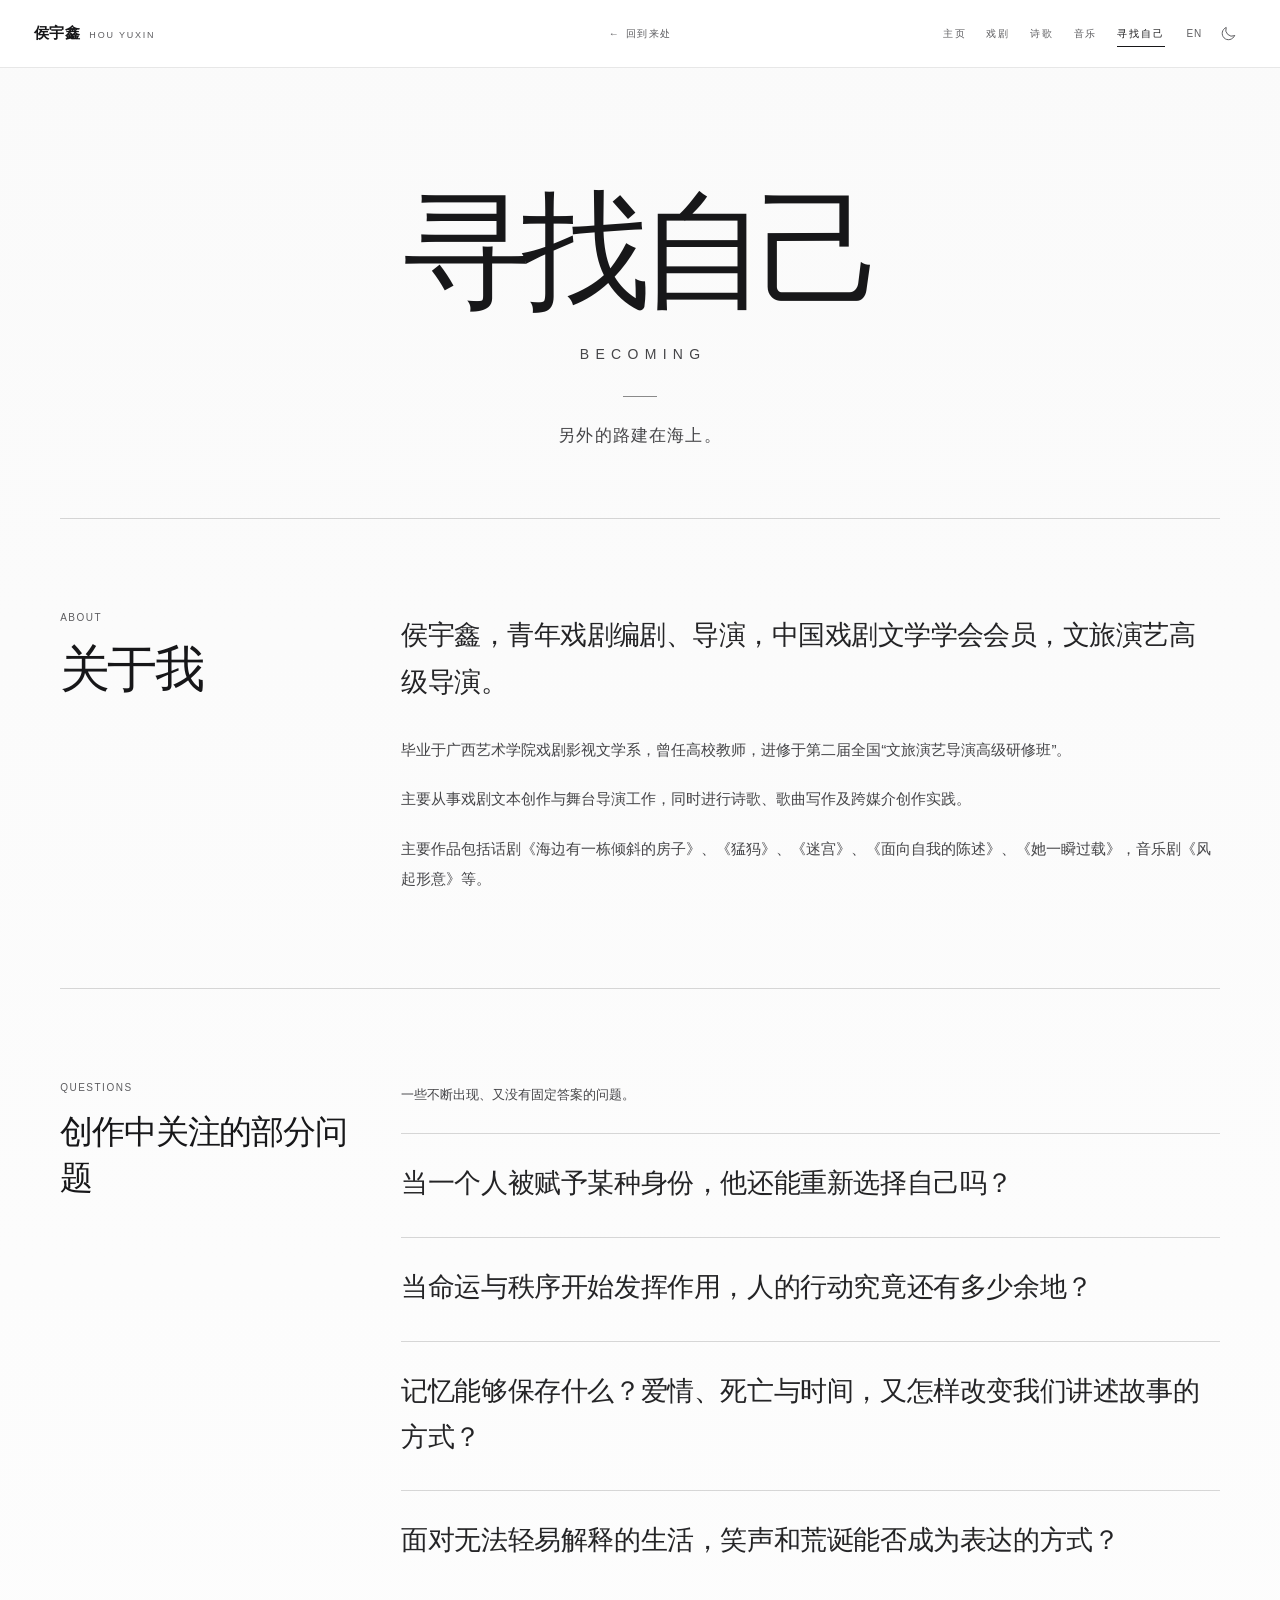
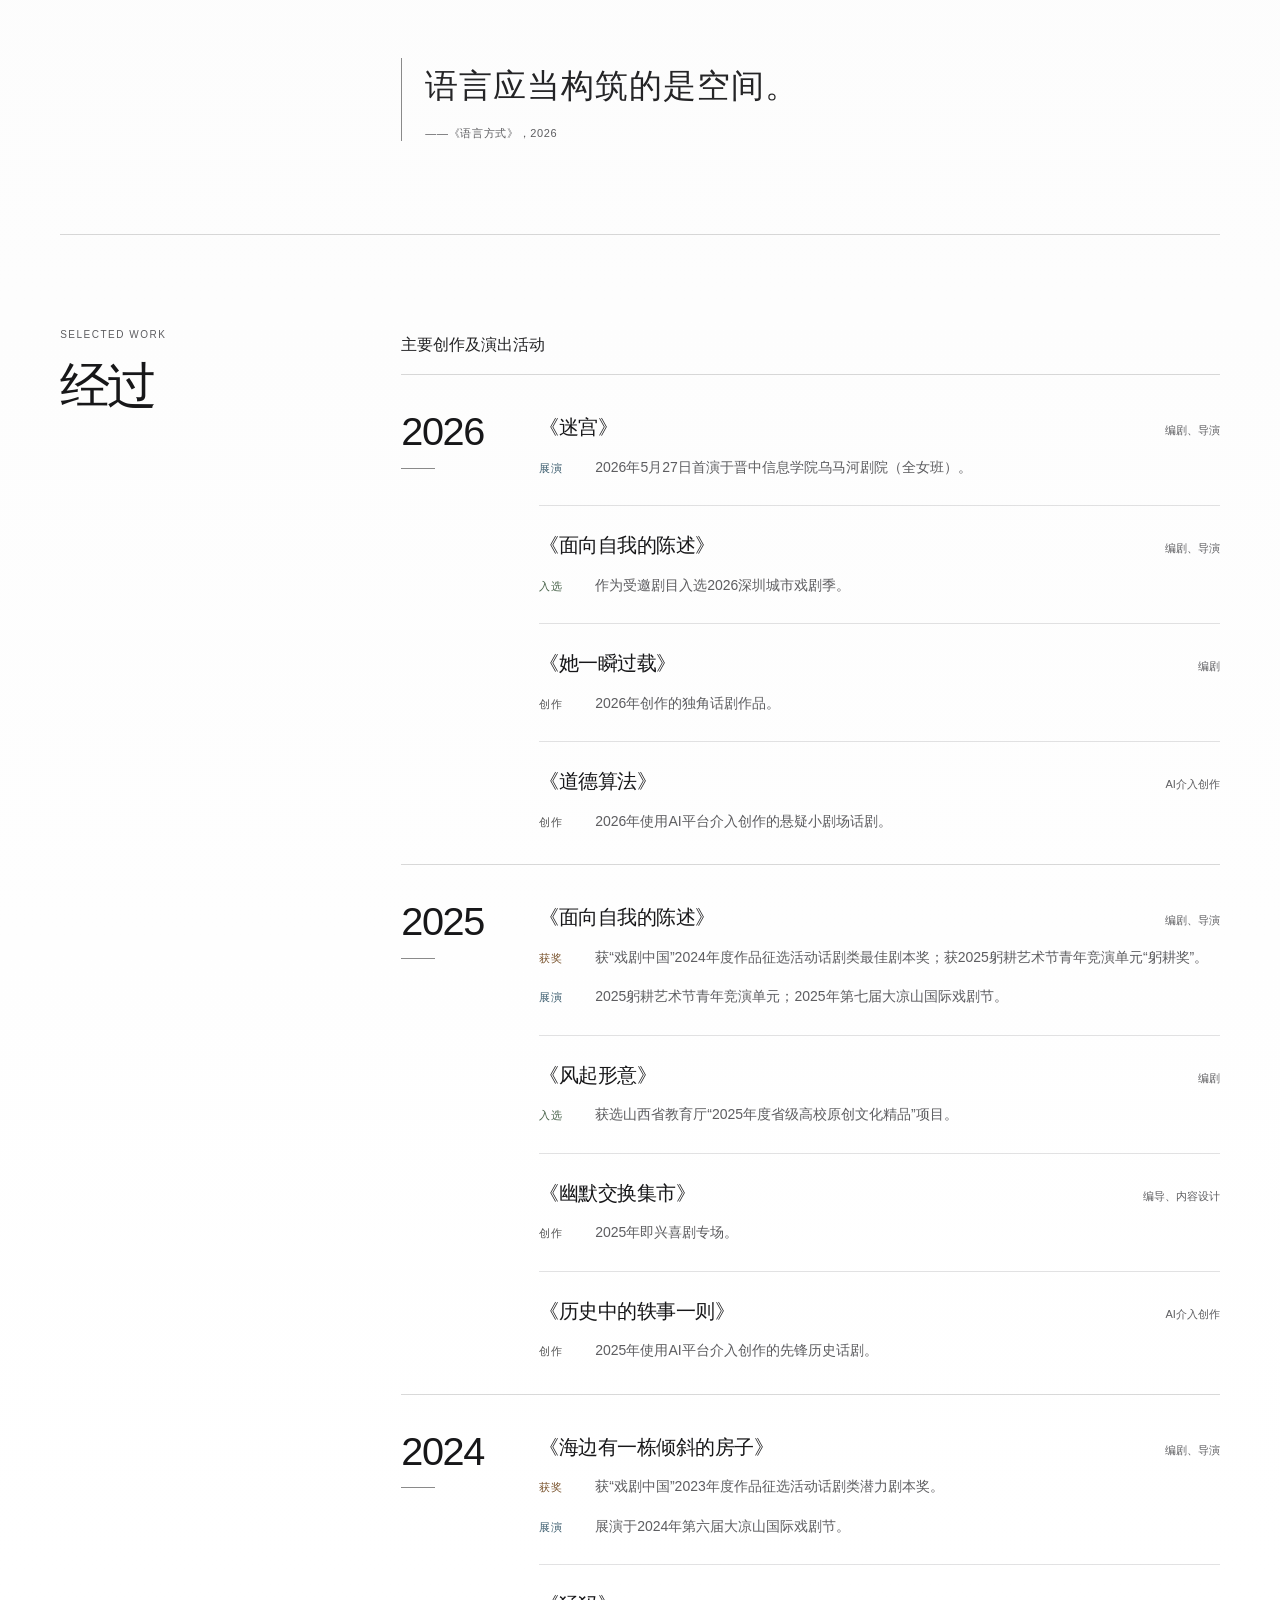
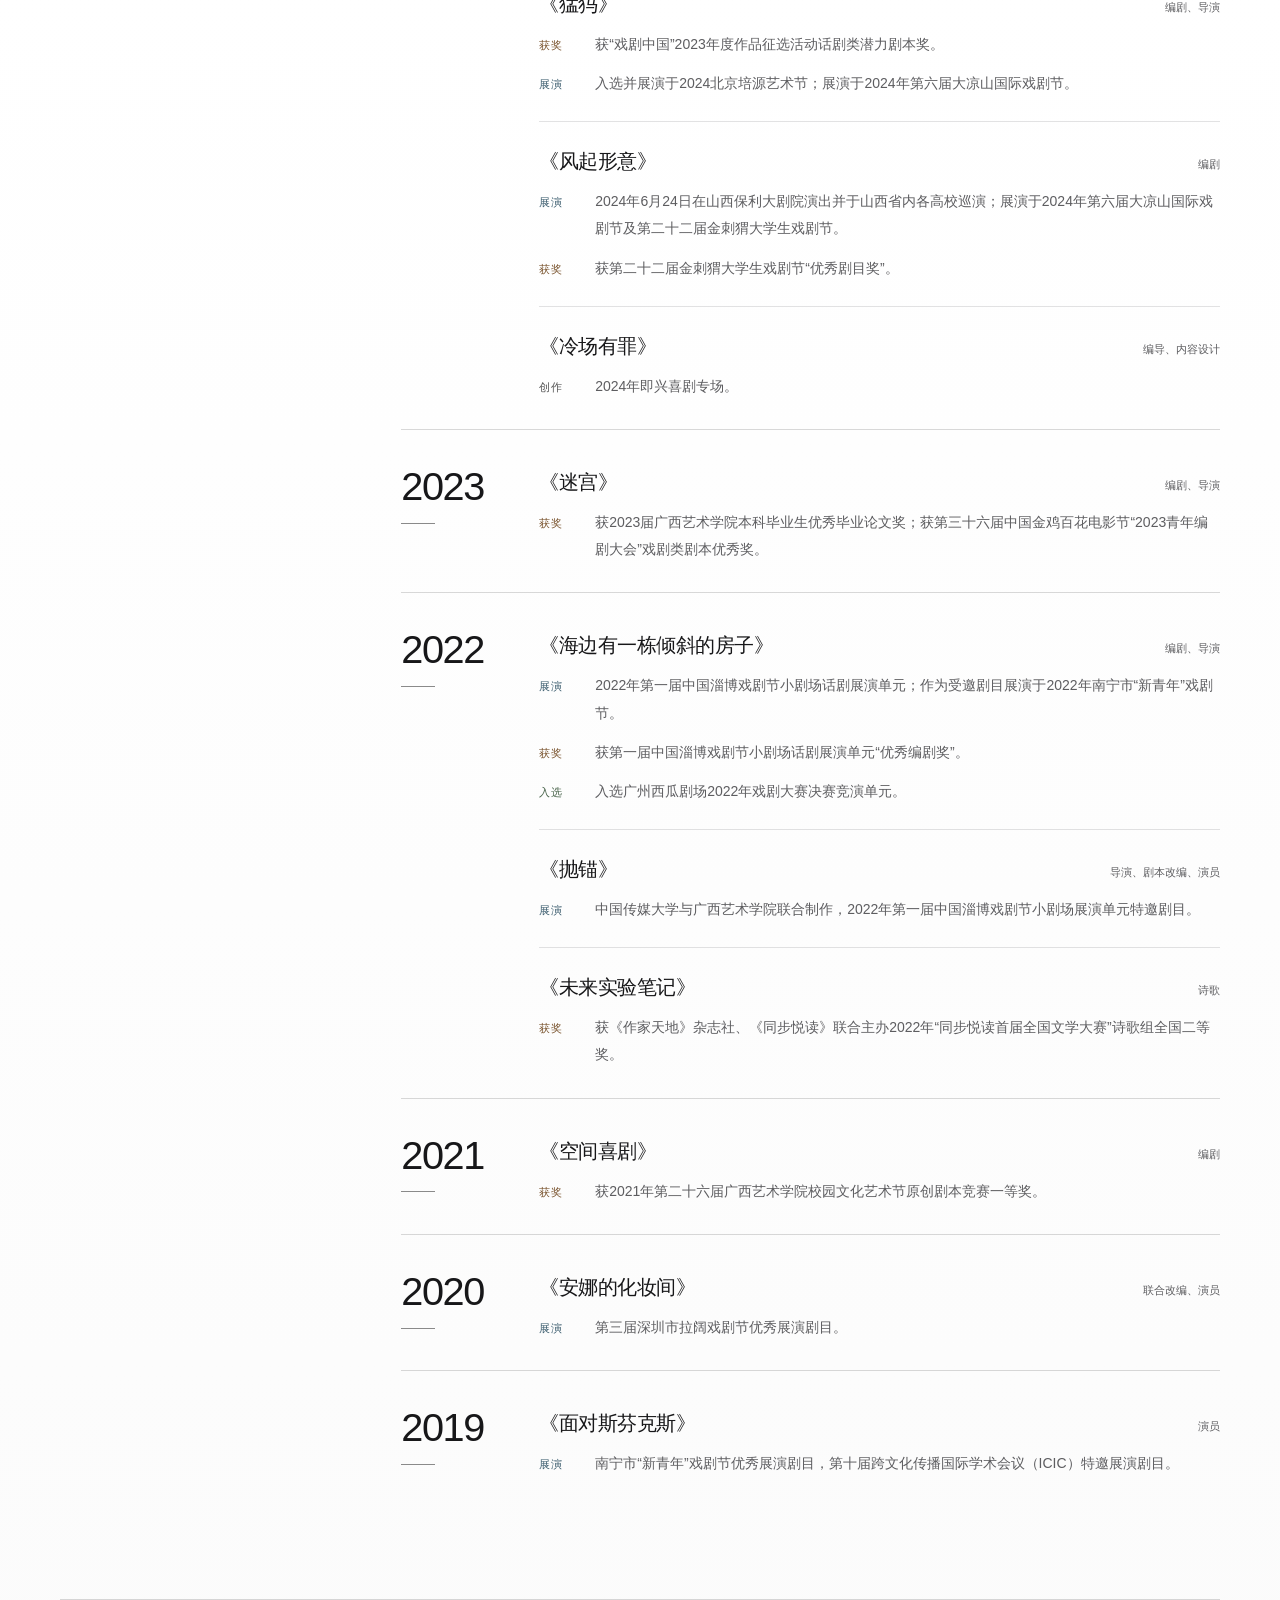
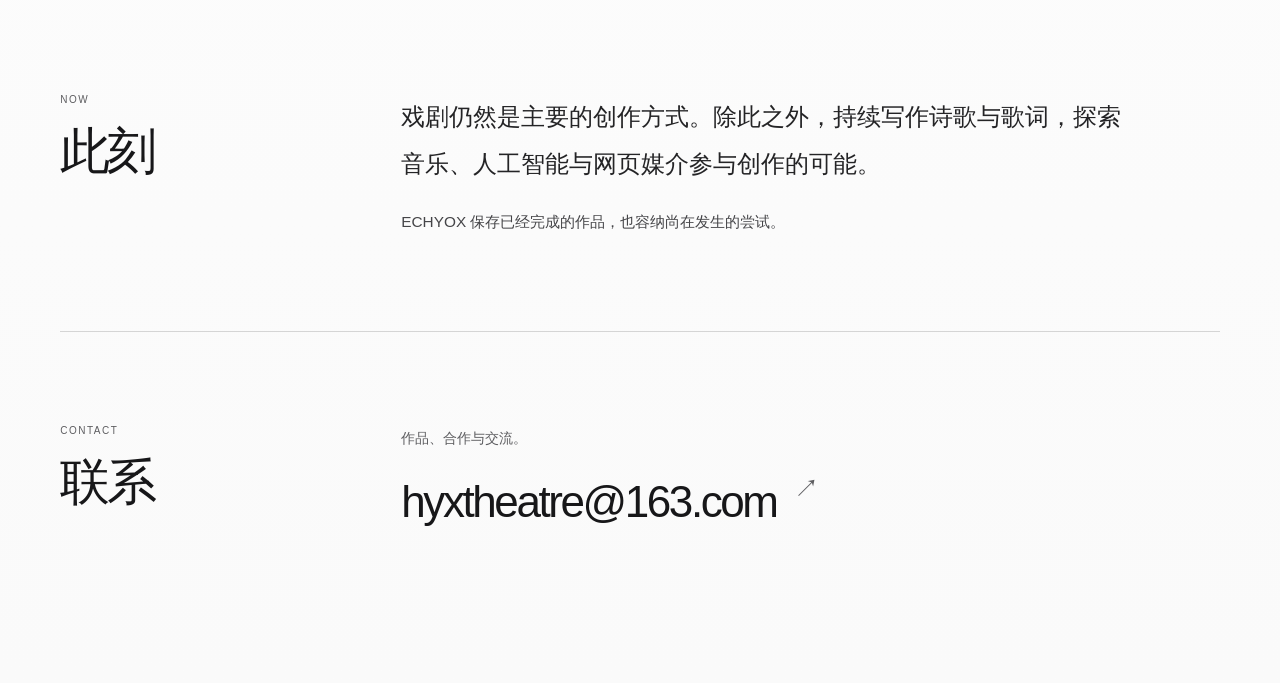
==== becoming.html @ 9aee271f "Refine English editorial copy and accessible language across ECHYOX" ====
<!doctype html>
<html lang="zh-CN" class="becoming-scroll-isolated">
<head>
<meta charset="utf-8">
<meta name="viewport" content="width=device-width,initial-scale=1">
<title>寻找自己 — 侯宇鑫</title>

<script src="theme.js?v=20261116-editorial3"></script><link rel="stylesheet" href="shared.css?v=20261029-safari-bottom-fade1">
<link rel="stylesheet" href="searching.css?v=20261029-becoming-header-fade1">
<script src="navigation.js?v=20261008-fade1400"></script>
<link rel="stylesheet" href="language.css?v=20261114-credits1"><link rel="stylesheet" href="theme.css?v=20261114-theme1"><link rel="icon" href="favicon.ico?v=20261114-door2" type="image/x-icon" sizes="16x16 32x32 48x48"><link rel="icon" href="favicon.svg?v=20261114-door2" type="image/svg+xml" sizes="any"><link rel="icon" href="favicon.png?v=20261114-door2" type="image/png" sizes="32x32"><link rel="icon" href="favicon-192.png?v=20261114-apple1" type="image/png" sizes="192x192"><link rel="apple-touch-icon" sizes="180x180" href="apple-touch-icon.png"><link rel="apple-touch-icon" sizes="167x167" href="apple-touch-icon-167x167.png"><link rel="apple-touch-icon" sizes="152x152" href="apple-touch-icon-152x152.png"><script async defer src="https://cloud.umami.is/script.js" data-website-id="fda75079-483e-4f40-b21d-a5d85979b600" data-domains="echyox.com,www.echyox.com" data-exclude-search="true" data-exclude-hash="true" data-do-not-track="true" referrerpolicy="origin"></script>
<!-- Page metadata: SEO and social sharing -->
<meta name="description" content="侯宇鑫｜戏剧编剧、导演。关于个人创作、演出经历、艺术实践与联系。 About Yuxin Hou, playwright and theatre director: artistic practice, selected work, production history and contact information." data-description-en="About Yuxin Hou, playwright and theatre director: artistic practice, selected work, production history and contact information.">
<link rel="canonical" href="https://echyox.com/becoming.html">
<meta property="og:title" content="寻找自己 BECOMING — Yuxin Hou">
<meta property="og:type" content="website">
<meta property="og:url" content="https://echyox.com/becoming.html">
<meta property="og:site_name" content="ECHYOX">
<meta property="og:description" content="保存过去，也向尚未发生的一切保持开放。">
<meta property="og:image" content="https://echyox.com/assets/social/echyox-share.png">
<meta property="og:image:type" content="image/png">
<meta property="og:image:width" content="1200">
<meta property="og:image:height" content="630">
<meta property="og:image:alt" content="ECHYOX — an H-shaped, half-open door symbol and the HOU YUXIN wordmark">
<meta name="twitter:card" content="summary_large_image">
<meta name="twitter:title" content="寻找自己 BECOMING — Yuxin Hou">
<meta name="twitter:description" content="保存过去，也向尚未发生的一切保持开放。">
<meta name="twitter:image" content="https://echyox.com/assets/social/echyox-share.png">
<meta name="twitter:image:alt" content="ECHYOX — an H-shaped, half-open door symbol and the HOU YUXIN wordmark">
</head>
<body>
<div class="stage-surface" aria-hidden="true"></div>
<header class="site-head"></header>
<main class="page searching-page">
  <header class="search-hero">
    <h1>寻找自己</h1>
    <p class="search-english" lang="en">BECOMING</p>
    <div class="search-hero-divider" aria-hidden="true"></div>
    <p class="search-intro">另外的路建在海上。</p>
  </header>
  <section class="search-section reveal" id="about" aria-labelledby="about-title">
    <div class="search-section-heading"><span class="section-kicker" lang="en">ABOUT</span><h2 id="about-title">关于我</h2></div>
    <div class="search-section-body search-about">
      <p class="search-lead">侯宇鑫，青年戏剧编剧、导演，中国戏剧文学学会会员，文旅演艺高级导演。</p>
      <p>毕业于广西艺术学院戏剧影视文学系，曾任高校教师，进修于第二届全国“文旅演艺导演高级研修班”。</p>
      <p>主要从事戏剧文本创作与舞台导演工作，同时进行诗歌、歌曲写作及跨媒介创作实践。</p>
      <p>主要作品包括话剧《海边有一栋倾斜的房子》、《猛犸》、《迷宫》、《面向自我的陈述》、《她一瞬过载》，音乐剧《风起形意》等。</p>
    </div>
  </section>
  <section class="search-section search-section-questions reveal" id="questions" aria-labelledby="questions-title">
    <div class="search-section-heading"><span class="section-kicker" lang="en">QUESTIONS</span><h2 id="questions-title">创作中关注的部分问题</h2></div>
    <div class="search-section-body">
      <p class="search-note">一些不断出现、又没有固定答案的问题。</p>
      <div class="question-list">
        <div class="question-entry"><p>当一个人被赋予某种身份，他还能重新选择自己吗？</p></div>
        <div class="question-entry"><p>当命运与秩序开始发挥作用，人的行动究竟还有多少余地？</p></div>
        <div class="question-entry"><p>记忆能够保存什么？爱情、死亡与时间，又怎样改变我们讲述故事的方式？</p></div>
        <div class="question-entry"><p>面对无法轻易解释的生活，笑声和荒诞能否成为表达的方式？</p></div>
      </div>
      <blockquote class="search-quote"><p>语言应当构筑的是空间。</p><cite>——《语言方式》，2026</cite></blockquote>
    </div>
  </section>
  <section class="search-section search-section-records reveal" id="records" aria-labelledby="records-title">
    <div class="search-section-heading"><span class="section-kicker" lang="en">SELECTED WORK</span><h2 id="records-title">经过</h2></div>
    <div class="search-section-body">
      <div class="record-intro"><p>主要创作及演出活动</p></div>
      <div class="record-timeline">
<section class="record-year" aria-labelledby="record-2026" id="year-2026">
  <div class="year-label"><h3 id="record-2026">2026</h3><span aria-hidden="true"></span></div>
  <div class="record-items"><article class="record-item">
    <div class="record-item-top"><h4>《迷宫》</h4><span class="record-role">编剧、导演</span></div>
    <div class="record-details"><div class="record-detail"><span class="record-type record-type--performance">展演</span><p>2026年5月27日首演于晋中信息学院乌马河剧院（全女班）。</p></div></div>
  </article>
<article class="record-item">
    <div class="record-item-top"><h4>《面向自我的陈述》</h4><span class="record-role">编剧、导演</span></div>
    <div class="record-details"><div class="record-detail"><span class="record-type record-type--selection">入选</span><p>作为受邀剧目入选2026深圳城市戏剧季。</p></div></div>
  </article>
<article class="record-item">
    <div class="record-item-top"><h4>《她一瞬过载》</h4><span class="record-role">编剧</span></div>
    <div class="record-details"><div class="record-detail"><span class="record-type record-type--creation">创作</span><p>2026年创作的独角话剧作品。</p></div></div>
  </article>
<article class="record-item">
    <div class="record-item-top"><h4>《道德算法》</h4><span class="record-role">AI介入创作</span></div>
    <div class="record-details"><div class="record-detail"><span class="record-type record-type--creation">创作</span><p>2026年使用AI平台介入创作的悬疑小剧场话剧。</p></div></div>
  </article></div>
</section>
<section class="record-year" aria-labelledby="record-2025" id="year-2025">
  <div class="year-label"><h3 id="record-2025">2025</h3><span aria-hidden="true"></span></div>
  <div class="record-items"><article class="record-item">
    <div class="record-item-top"><h4>《面向自我的陈述》</h4><span class="record-role">编剧、导演</span></div>
    <div class="record-details"><div class="record-detail"><span class="record-type record-type--award">获奖</span><p>获“戏剧中国”2024年度作品征选活动话剧类最佳剧本奖；获2025躬耕艺术节青年竞演单元“躬耕奖”。</p></div>
<div class="record-detail"><span class="record-type record-type--performance">展演</span><p>2025躬耕艺术节青年竞演单元；2025年第七届大凉山国际戏剧节。</p></div></div>
  </article>
<article class="record-item">
    <div class="record-item-top"><h4>《风起形意》</h4><span class="record-role">编剧</span></div>
    <div class="record-details"><div class="record-detail"><span class="record-type record-type--selection">入选</span><p>获选山西省教育厅“2025年度省级高校原创文化精品”项目。</p></div></div>
  </article>
<article class="record-item">
    <div class="record-item-top"><h4>《幽默交换集市》</h4><span class="record-role">编导、内容设计</span></div>
    <div class="record-details"><div class="record-detail"><span class="record-type record-type--creation">创作</span><p>2025年即兴喜剧专场。</p></div></div>
  </article>
<article class="record-item">
    <div class="record-item-top"><h4>《历史中的轶事一则》</h4><span class="record-role">AI介入创作</span></div>
    <div class="record-details"><div class="record-detail"><span class="record-type record-type--creation">创作</span><p>2025年使用AI平台介入创作的先锋历史话剧。</p></div></div>
  </article></div>
</section>
<section class="record-year" aria-labelledby="record-2024" id="year-2024">
  <div class="year-label"><h3 id="record-2024">2024</h3><span aria-hidden="true"></span></div>
  <div class="record-items"><article class="record-item">
    <div class="record-item-top"><h4>《海边有一栋倾斜的房子》</h4><span class="record-role">编剧、导演</span></div>
    <div class="record-details"><div class="record-detail"><span class="record-type record-type--award">获奖</span><p>获“戏剧中国”2023年度作品征选活动话剧类潜力剧本奖。</p></div>
<div class="record-detail"><span class="record-type record-type--performance">展演</span><p>展演于2024年第六届大凉山国际戏剧节。</p></div></div>
  </article>
<article class="record-item">
    <div class="record-item-top"><h4>《猛犸》</h4><span class="record-role">编剧、导演</span></div>
    <div class="record-details"><div class="record-detail"><span class="record-type record-type--award">获奖</span><p>获“戏剧中国”2023年度作品征选活动话剧类潜力剧本奖。</p></div>
<div class="record-detail"><span class="record-type record-type--performance">展演</span><p>入选并展演于2024北京培源艺术节；展演于2024年第六届大凉山国际戏剧节。</p></div></div>
  </article>
<article class="record-item">
    <div class="record-item-top"><h4>《风起形意》</h4><span class="record-role">编剧</span></div>
    <div class="record-details"><div class="record-detail"><span class="record-type record-type--performance">展演</span><p>2024年6月24日在山西保利大剧院演出并于山西省内各高校巡演；展演于2024年第六届大凉山国际戏剧节及第二十二届金刺猬大学生戏剧节。</p></div>
<div class="record-detail"><span class="record-type record-type--award">获奖</span><p>获第二十二届金刺猬大学生戏剧节“优秀剧目奖”。</p></div></div>
  </article>
<article class="record-item">
    <div class="record-item-top"><h4>《冷场有罪》</h4><span class="record-role">编导、内容设计</span></div>
    <div class="record-details"><div class="record-detail"><span class="record-type record-type--creation">创作</span><p>2024年即兴喜剧专场。</p></div></div>
  </article></div>
</section>
<section class="record-year" aria-labelledby="record-2023" id="year-2023">
  <div class="year-label"><h3 id="record-2023">2023</h3><span aria-hidden="true"></span></div>
  <div class="record-items"><article class="record-item">
    <div class="record-item-top"><h4>《迷宫》</h4><span class="record-role">编剧、导演</span></div>
    <div class="record-details"><div class="record-detail"><span class="record-type record-type--award">获奖</span><p>获2023届广西艺术学院本科毕业生优秀毕业论文奖；获第三十六届中国金鸡百花电影节“2023青年编剧大会”戏剧类剧本优秀奖。</p></div></div>
  </article></div>
</section>
<section class="record-year" aria-labelledby="record-2022" id="year-2022">
  <div class="year-label"><h3 id="record-2022">2022</h3><span aria-hidden="true"></span></div>
  <div class="record-items"><article class="record-item">
    <div class="record-item-top"><h4>《海边有一栋倾斜的房子》</h4><span class="record-role">编剧、导演</span></div>
    <div class="record-details"><div class="record-detail"><span class="record-type record-type--performance">展演</span><p>2022年第一届中国淄博戏剧节小剧场话剧展演单元；作为受邀剧目展演于2022年南宁市“新青年”戏剧节。</p></div>
<div class="record-detail"><span class="record-type record-type--award">获奖</span><p>获第一届中国淄博戏剧节小剧场话剧展演单元“优秀编剧奖”。</p></div>
<div class="record-detail"><span class="record-type record-type--selection">入选</span><p>入选广州西瓜剧场2022年戏剧大赛决赛竞演单元。</p></div></div>
  </article>
<article class="record-item">
    <div class="record-item-top"><h4>《抛锚》</h4><span class="record-role">导演、剧本改编、演员</span></div>
    <div class="record-details"><div class="record-detail"><span class="record-type record-type--performance">展演</span><p>中国传媒大学与广西艺术学院联合制作，2022年第一届中国淄博戏剧节小剧场展演单元特邀剧目。</p></div></div>
  </article>
<article class="record-item">
    <div class="record-item-top"><h4>《未来实验笔记》</h4><span class="record-role">诗歌</span></div>
    <div class="record-details"><div class="record-detail"><span class="record-type record-type--award">获奖</span><p>获《作家天地》杂志社、《同步悦读》联合主办2022年“同步悦读首届全国文学大赛”诗歌组全国二等奖。</p></div></div>
  </article></div>
</section>
<section class="record-year" aria-labelledby="record-2021" id="year-2021">
  <div class="year-label"><h3 id="record-2021">2021</h3><span aria-hidden="true"></span></div>
  <div class="record-items"><article class="record-item">
    <div class="record-item-top"><h4>《空间喜剧》</h4><span class="record-role">编剧</span></div>
    <div class="record-details"><div class="record-detail"><span class="record-type record-type--award">获奖</span><p>获2021年第二十六届广西艺术学院校园文化艺术节原创剧本竞赛一等奖。</p></div></div>
  </article></div>
</section>
<section class="record-year" aria-labelledby="record-2020" id="year-2020">
  <div class="year-label"><h3 id="record-2020">2020</h3><span aria-hidden="true"></span></div>
  <div class="record-items"><article class="record-item">
    <div class="record-item-top"><h4>《安娜的化妆间》</h4><span class="record-role">联合改编、演员</span></div>
    <div class="record-details"><div class="record-detail"><span class="record-type record-type--performance">展演</span><p>第三届深圳市拉阔戏剧节优秀展演剧目。</p></div></div>
  </article></div>
</section>
<section class="record-year" aria-labelledby="record-2019" id="year-2019">
  <div class="year-label"><h3 id="record-2019">2019</h3><span aria-hidden="true"></span></div>
  <div class="record-items"><article class="record-item">
    <div class="record-item-top"><h4>《面对斯芬克斯》</h4><span class="record-role">演员</span></div>
    <div class="record-details"><div class="record-detail"><span class="record-type record-type--performance">展演</span><p>南宁市“新青年”戏剧节优秀展演剧目，第十届跨文化传播国际学术会议（ICIC）特邀展演剧目。</p></div></div>
  </article></div>
</section>
      </div>
    </div>
  </section>
  <section class="search-section reveal" id="now" aria-labelledby="now-title">
    <div class="search-section-heading"><span class="section-kicker" lang="en">NOW</span><h2 id="now-title">此刻</h2></div>
    <div class="search-section-body search-now">
      <p>戏剧仍然是主要的创作方式。除此之外，持续写作诗歌与歌词，探索音乐、人工智能与网页媒介参与创作的可能。</p>
      <p>ECHYOX 保存已经完成的作品，也容纳尚在发生的尝试。</p>
    </div>
  </section>
  <section class="search-section search-section-contact reveal" id="contact" aria-labelledby="contact-title">
    <div class="search-section-heading"><span class="section-kicker" lang="en">CONTACT</span><h2 id="contact-title">联系</h2></div>
    <div class="search-section-body"><p class="contact-line">作品、合作与交流。</p><a class="contact-mail" href="mailto:hyxtheatre@163.com" data-contact-email-en="houyx0516@gmail.com">hyxtheatre@163.com <span aria-hidden="true">↗</span></a></div>
  </section>
</main>
<script src="site.js?v=20261009-no-spotlight1"></script>
<script src="scroll-boundary.js?v=20261009-topfade1"></script>
<script src="language.js?v=20261116-editorial3"></script></body>
</html>
---- shared.css ----
*{box-sizing:border-box}
:root{--bg:#07080a;--fg:#f0eee8;--muted:#9a978f;--line:rgba(255,255,255,.14);--panel:rgba(255,255,255,.035);--ease:cubic-bezier(.22,1,.36,1);--header-h:68px}
html{background:var(--bg);scroll-behavior:smooth}body{margin:0;background:linear-gradient(180deg,#090a0c,#07080a 58%,#090a0c);color:var(--fg);font-family:-apple-system,BlinkMacSystemFont,"PingFang SC","Hiragino Sans GB","Microsoft YaHei",Arial,sans-serif;overflow-x:hidden}a{color:inherit;text-decoration:none}button{font:inherit}img{display:block;max-width:100%}
.site-head{position:fixed;z-index:70;left:0;right:0;top:0;height:var(--header-h);display:flex;align-items:center;justify-content:space-between;gap:18px;padding:0 clamp(16px,3vw,34px);border-bottom:1px solid rgba(255,255,255,.08);background:var(--bg);backdrop-filter:none;-webkit-backdrop-filter:none}
/* Keep the top cover opaque, including the area above the layout viewport
   that mobile Safari may expose while its browser chrome changes. */
.site-head::before{content:"";position:absolute;left:0;right:0;bottom:100%;height:calc(96px + env(safe-area-inset-top,0px));background:var(--bg);pointer-events:none}
/* Only the part of the document crossing the navigation boundary fades.
   Preserve native document scrolling and keep dialogs/entrance outside it. */
:root{--nav-fade-size:32px}
main.has-scroll-boundary{-webkit-clip-path:inset(var(--content-clip-top,0px) -100vw -100vh);clip-path:inset(var(--content-clip-top,0px) -100vw -100vh)}
.nav-fade{position:fixed;top:var(--nav-fade-top,var(--header-h));left:0;right:0;height:var(--nav-fade-size);z-index:4;pointer-events:none;opacity:var(--nav-fade-strength,0);background:linear-gradient(to bottom,var(--bg),rgba(7,8,10,0))}
/* The music player occupies a fixed reading frame; its lyrics already fade
   within their own scroll area. Keep the idle track heading fully readable. */
body.music-open .nav-fade{display:none}
@media(max-width:820px){:root{--nav-fade-size:24px}}
.brand-link{font-size:15px;font-weight:700;letter-spacing:.03em;white-space:nowrap}.brand-link small{margin-left:9px;font-size:9px;font-weight:500;letter-spacing:.2em;color:var(--muted)}
.global-nav{display:flex;gap:20px;align-items:center}.global-nav a{font-size:10px;letter-spacing:.18em;color:var(--muted);padding:8px 0;position:relative;white-space:nowrap}.global-nav a:after{content:"";position:absolute;left:0;right:100%;bottom:2px;height:1px;background:currentColor;transition:right .35s var(--ease)}.global-nav a:hover,.global-nav a.active{color:var(--fg)}.global-nav a:hover:after,.global-nav a.active:after{right:0}
.back-link{position:absolute;left:50%;top:50%;transform:translate(-50%,-50%);display:inline-flex;align-items:center;justify-content:center;gap:6px;min-height:44px;padding:0 12px;font-size:10px;letter-spacing:.13em;white-space:nowrap;color:var(--muted);transition:color .25s}.back-link:hover{color:var(--fg)}.back-link:focus-visible{outline:1px solid var(--fg);outline-offset:2px;border-radius:3px}
.page{padding:calc(var(--header-h) + 72px) clamp(18px,4.7vw,70px) 72px;position:relative;z-index:3}.eyebrow{font-size:10px;letter-spacing:.22em;color:var(--muted)}.page-title{font-size:clamp(58px,10vw,132px);line-height:.9;letter-spacing:-.07em;margin:15px 0 22px}.page-intro{font-size:clamp(18px,2vw,29px);line-height:1.68;max-width:30em;color:#cbc8c0}
.reveal{opacity:0;transform:translateY(18px);transition:opacity .7s var(--ease),transform .7s var(--ease)}.reveal.is-visible{opacity:1;transform:none}
.panel{border:1px solid var(--line);background:var(--panel);border-radius:20px;padding:24px}.btn{display:inline-flex;align-items:center;justify-content:center;border:1px solid var(--line);border-radius:999px;padding:11px 16px;font-size:11px;letter-spacing:.13em;color:var(--fg);background:rgba(255,255,255,.025);transition:transform .3s var(--ease),background .3s}.btn:hover{transform:translateY(-2px);background:rgba(255,255,255,.08)}
/* Unified ECHYOX page navigation — about 1.4 seconds total.
   Outgoing view dims to black for 0.6 s; next document reveals for 0.8 s.
   The dedicated intro gate still uses its own 2.35 s single-page reveal.
   No native page view-transition animation and no old stage light field. */
@view-transition{navigation:none}
.stage-surface{position:fixed;inset:0;pointer-events:none}
/* Keep one composited curtain alive instead of creating a new full-screen
   pseudo-element at every click. Safari can animate only its opacity. */
html.site-fade-enabled body::after{
  content:"";position:fixed;inset:0;z-index:2000;
  pointer-events:none;background:#07080a;opacity:0;
  transform:translateZ(0);backface-visibility:hidden;
  will-change:opacity;contain:paint;
}
html.site-fade-initial body::after{opacity:1}
html.site-fade-local-out body::after{
  pointer-events:auto;animation:echyox-page-leave 600ms cubic-bezier(.45,0,.55,1) both;
}
html.site-fade-local-hold body::after{pointer-events:auto;opacity:1}
html.site-fade-local-in body::after{
  pointer-events:auto;animation:echyox-page-arrive 800ms cubic-bezier(.45,0,.55,1) both;
}
html.site-fade-local-out body,html.site-fade-local-in body{cursor:progress}

html.site-fade-arriving body::after{
  animation:echyox-page-arrive 800ms cubic-bezier(.45,0,.55,1) both;
}
html.site-fade-leaving body::after{
  pointer-events:auto;
  animation:echyox-page-leave 600ms cubic-bezier(.45,0,.55,1) both;
}
/* One continuous easing curve per phase avoids velocity resets at
   24/64/82% keyframe boundaries that made the dark fade feel stepped. */
@keyframes echyox-page-leave{from{opacity:0}to{opacity:1}}
@keyframes echyox-page-arrive{from{opacity:1}to{opacity:0}}

/* Audio loop controls */
.audio-options{display:flex;align-items:center;flex-wrap:wrap;margin:10px 0 16px}
.audio-loop{display:inline-flex;align-items:center;justify-content:center;gap:9px;min-height:44px;padding:9px 13px;border:1px solid var(--line);border-radius:999px;background:rgba(255,255,255,.025);color:var(--muted);font:inherit;font-size:11px;letter-spacing:.06em;cursor:pointer;transition:background .2s,color .2s,border-color .2s}
.audio-loop svg{width:16px;height:16px;fill:none;stroke:currentColor;stroke-width:1.5;stroke-linecap:round;stroke-linejoin:round;flex-shrink:0}
.audio-loop-state{font-size:10px;letter-spacing:.03em;opacity:.75}
.audio-loop:hover{color:var(--fg);border-color:rgba(255,255,255,.28)}
.audio-loop[aria-pressed="true"]{color:var(--fg);background:rgba(240,238,232,.1);border-color:rgba(240,238,232,.45)}
.audio-loop:focus-visible{outline:2px solid var(--fg);outline-offset:4px}

/* Ordinary desktop selection and mobile copy callouts. */
body,body *{-webkit-user-select:none;user-select:none;-webkit-touch-callout:none}
img{-webkit-user-drag:none}
html.reader-open,html.reader-open body{overflow:hidden}
@media print{body{display:none!important}}
@media(max-width:820px){.global-nav{gap:11px;max-width:70vw;overflow:auto;scrollbar-width:none}.global-nav::-webkit-scrollbar{display:none}.global-nav a{font-size:9px}.brand-link small{display:none}.page{padding:calc(var(--header-h) + 66px) 16px 54px}}
@media(max-width:600px){.has-back-nav{--header-h:104px}.site-head.has-back{display:grid;grid-template-columns:minmax(0,1fr) auto;grid-template-rows:54px 44px;gap:0 12px;padding:0 16px 5px}.site-head.has-back .brand-link{grid-column:1;grid-row:1}.site-head.has-back .global-nav{grid-column:2;grid-row:1;justify-self:end;max-width:100%}.site-head.has-back .back-link{position:static;transform:none;grid-column:1/-1;grid-row:2;justify-self:center}}
@media(prefers-reduced-motion:reduce){html{scroll-behavior:auto}*,*:before,*:after{animation:none!important;transition:none!important}.reveal{opacity:1;transform:none}.stage-transition{display:none!important}}

@media(prefers-reduced-motion:reduce){
  html.site-fade-enabled body::after{content:none!important}
}


/* iPhone Safari bottom-toolbar transition bleed (2026-10-29).
   Safari can show the scrolling document behind its translucent browser
   toolbar even when the fixed body::after fade curtain covers the viewport.
   Fade only the underlying main content during the EXISTING transition;
   keep the curtain, durations, layout and normal scroll unchanged.
   This is a targeted visual hypothesis pending real iPhone Safari review. */
@supports (-webkit-touch-callout: none) {
  @media (max-width: 1024px) and (pointer: coarse) {
    html.site-fade-initial main,
    html.site-fade-local-hold main {
      opacity: 0;
    }
    html.site-fade-leaving main,
    html.site-fade-local-out main {
      animation: echyox-safari-content-leave 600ms cubic-bezier(.45,0,.55,1) both;
    }
    html.site-fade-arriving:not(.site-fade-local-out):not(.site-fade-local-hold):not(.site-fade-local-in) main,
    html.site-fade-local-in main {
      animation: echyox-safari-content-arrive 800ms cubic-bezier(.45,0,.55,1) both;
    }
  }
  @keyframes echyox-safari-content-leave {
    from { opacity: 1; }
    to { opacity: 0; }
  }
  @keyframes echyox-safari-content-arrive {
    from { opacity: 0; }
    to { opacity: 1; }
  }
}

/* PR #33: extend the already accepted Becoming header fade to every other
   iPhone Safari page. The fixed header owns this overlay rather than the
   clipped/scrolling main (which could displace a fixed child on WebKit).
   Keep the native page scroll, poem year rail, readers and lyric scrollers. */
@supports (-webkit-touch-callout: none) {
  @media (max-width: 1024px) and (pointer: coarse) {
    html:not(.becoming-scroll-isolated) .site-head {
      border-bottom-color: transparent;
    }
    html:not(.becoming-scroll-isolated) .site-head::after {
      content: "";
      position: absolute;
      top: calc(100% + var(--safari-nav-fade-offset, 0px));
      left: 0;
      right: 0;
      height: 96px;
      pointer-events: none;
      background: linear-gradient(to bottom,
        var(--bg) 0%,
        rgba(7,8,10,.94) 18%,
        rgba(7,8,10,.60) 54%,
        rgba(7,8,10,0) 100%);
      opacity: var(--safari-nav-fade-opacity, 0);
    }
    /* Older per-main "fixed" fade could scroll with main's clip-path.
       Keep the single header-anchored overlay instead. */
    html:not(.becoming-scroll-isolated) main .nav-fade {
      display: none;
    }
    /* Music's player has its own bounded reading and lyric fade. */
    html:not(.becoming-scroll-isolated) body.music-open .site-head::after {
      display: none;
    }
  }
}

/* PR #33: iPhone Safari's document rubber-band can draw scrolling text
   above the fixed header. As with the approved Becoming page, put regular
   content in a native clipped scrollport starting BELOW the header. This
   remains safe even when future catalogues have dozens of rows. */
@supports (-webkit-touch-callout: none) {
  @media (max-width: 1024px) and (pointer: coarse) {
    html:not(.becoming-scroll-isolated),
    html:not(.becoming-scroll-isolated) body {
      height: 100%;
      overflow: hidden;
      overscroll-behavior-y: none;
    }
    html:not(.becoming-scroll-isolated) main.home,
    html:not(.becoming-scroll-isolated) main.page,
    html:not(.becoming-scroll-isolated) main.work {
      position: fixed;
      top: var(--header-h);
      right: 0;
      bottom: 0;
      left: 0;
      height: auto;
      min-height: 0;
      overflow-x: hidden;
      overflow-y: auto;
      -webkit-overflow-scrolling: touch;
      overscroll-behavior-y: contain;
    }
    /* Preserve the original visible top spacing after moving the origin. */
    html:not(.becoming-scroll-isolated) main.home { padding-top: 22px; }
    html:not(.becoming-scroll-isolated) main.page { padding-top: 66px; }
    html:not(.becoming-scroll-isolated) main.work { padding-top: 64px; }
    html:not(.becoming-scroll-isolated) main.has-scroll-boundary {
      -webkit-clip-path: none;
      clip-path: none;
    }
    /* A sticky poetry year rail now uses its native scroller's top edge. */
    html:not(.becoming-scroll-isolated) main.poetry-page .poetry-years {
      top: 0;
    }
    /* Keep the existing fixed music player and independently faded lyrics. */
    html:not(.becoming-scroll-isolated) body.music-open main.page {
      height: auto;
      min-height: 0;
      overflow-y: hidden;
      padding-top: 14px;
    }
  }
}
---- searching.css ----
/* BECOMING — Searching page only; keep global typography, navigation and transitions untouched. */
.searching-page{max-width:1480px;margin:0 auto;padding-bottom:clamp(90px,12vw,170px)}
.search-hero{min-height:clamp(310px,42svh,470px);display:flex;flex-direction:column;align-items:center;justify-content:center;text-align:center;padding:clamp(15px,3vw,35px) 16px clamp(44px,5vw,66px)}
.search-hero h1{font-weight:500;font-size:clamp(62px,10vw,136px);line-height:1.16;letter-spacing:-.075em;margin:0 0 20px}
.search-english{font-size:clamp(11px,1.15vw,14px);letter-spacing:.45em;text-indent:.45em;color:#c0b9ad;margin:0}
.search-hero-divider{width:34px;height:1px;margin:34px 0 23px;background:#77736d}
.search-intro{font-size:clamp(14px,1.4vw,17px);letter-spacing:.07em;line-height:1.9;color:#d8d3c9;margin:0}
.contact-mail:focus-visible{outline:1px solid var(--fg);outline-offset:4px}
.search-hero + .search-section{border-top:1px solid var(--line)}
.search-section{display:grid;grid-template-columns:minmax(155px,25%) minmax(0,1fr);gap:clamp(22px,4vw,65px);border-bottom:1px solid var(--line);padding:clamp(52px,7.3vw,112px) 0;scroll-margin-top:calc(var(--header-h) + 24px)}
.search-section-heading{display:flex;flex-direction:column;gap:16px}
.section-kicker{color:var(--muted);font-size:10px;letter-spacing:.15em}
.search-section-heading h2{margin:0;font-weight:500;font-size:clamp(30px,3.9vw,53px);line-height:1.22;letter-spacing:-.055em}
.search-section-questions .search-section-heading h2{font-size:clamp(28px,2.55vw,40px);line-height:1.4;letter-spacing:-.035em}
.search-section-body{width:100%;min-width:0;max-width:820px}
.search-section-body p{margin:0 0 20px;color:#cbc7bf;font-size:clamp(15px,1.2vw,17px);line-height:1.95}
.search-about .search-lead{font-size:clamp(20px,2.1vw,29px);line-height:1.75;color:#f0eee8;letter-spacing:-.02em;margin-bottom:28px}
.search-about p:last-child,.search-now p:last-child{margin-bottom:0}
.search-section-body .search-note{font-size:13px;color:var(--muted);margin-bottom:26px}
.question-entry{padding:27px 0 30px;border-top:1px solid var(--line)}
.question-entry p{font-size:clamp(18px,2.1vw,27px);line-height:1.7;letter-spacing:-.015em;color:#ebe7df;margin-bottom:0}
.search-quote{margin:clamp(30px,5vw,65px) 0 0;padding:0 0 0 23px;border-left:1px solid #8b8377}
.search-quote p{color:#e8e2d7;font-size:clamp(20px,2.6vw,33px);line-height:1.7;letter-spacing:.03em;margin:0 0 9px}
.search-quote cite{font-size:11px;color:var(--muted);font-style:normal;letter-spacing:.06em}
.record-intro{margin-bottom:14px}
.record-intro p{color:#e8e4db;font-size:16px;margin:0}
.record-year{display:grid;grid-template-columns:100px minmax(0,1fr);gap:clamp(16px,3vw,38px);border-top:1px solid var(--line);padding:37px 0 29px}
.year-label h3{margin:0 0 16px;font-weight:500;font-size:clamp(26px,3.1vw,41px);line-height:1;font-variant-numeric:tabular-nums;letter-spacing:-.035em}
.year-label span{display:block;height:1px;width:34px;background:#8e877b}
.record-items{min-width:0}
.record-item{padding:0 0 24px;margin-bottom:24px;border-bottom:1px solid rgba(255,255,255,.07)}
.record-item:last-child{border-bottom:0;margin-bottom:0;padding-bottom:0}
.record-item-top{display:flex;align-items:baseline;justify-content:space-between;gap:12px;flex-wrap:wrap;margin-bottom:11px}
.record-item h4{margin:0;font-size:clamp(17px,1.55vw,21px);line-height:1.55;font-weight:500;letter-spacing:-.025em}
.record-details{display:grid;gap:12px}
.record-detail{display:grid;grid-template-columns:42px minmax(0,1fr);gap:14px;align-items:baseline}
.record-type{font-size:11px;letter-spacing:.08em;white-space:nowrap;font-weight:500}
.record-type--creation{color:#c6c2b8}
.record-type--award{color:#ddc5a6}
.record-type--performance{color:#aebfcb}
.record-type--selection{color:#b9c5b5}
.record-role{font-size:11px;color:#a8a39b;line-height:1.7}
.search-section-body .record-item p{font-size:14px;line-height:1.95;color:#bab6ae;margin:0}
.search-now{max-width:720px}
.search-now p:first-child{color:#e8e4dd;font-size:clamp(18px,2vw,24px)}
.search-section-contact{border-bottom:0;padding-bottom:0}
.search-section-body .contact-line{margin-bottom:20px;color:#b8b3aa;font-size:14px}
.contact-mail{display:inline-block;max-width:100%;font-size:clamp(23px,3.5vw,44px);line-height:1.3;letter-spacing:-.055em;overflow-wrap:anywhere}
.contact-mail span{font-size:.56em;color:#979084;vertical-align:top;margin-left:8px}
.contact-mail:hover{color:#fff}
@media(max-width:900px){
.search-hero{min-height:clamp(280px,39svh,400px);padding-bottom:48px}
.search-section{grid-template-columns:1fr;gap:24px;padding:58px 0}
.search-section-heading{gap:8px}
.search-section-heading h2{font-size:clamp(32px,6vw,45px)}
.search-section-body{max-width:760px}
}
@media(max-width:620px){
.searching-page{padding-left:18px;padding-right:18px;padding-bottom:80px}
.search-hero{min-height:278px;padding:18px 3px 40px}
.search-hero h1{font-size:clamp(57px,14vw,84px);letter-spacing:-.07em}
.search-english{letter-spacing:.32em;text-indent:.32em}
.search-intro{font-size:13px;letter-spacing:.01em}
.search-section{padding:51px 0;scroll-margin-top:calc(var(--header-h) + 14px)}
.search-section-heading h2{font-size:35px}
.search-section-questions .search-section-heading h2{font-size:30px}
.search-about .search-lead{font-size:21px}
.question-entry p{font-size:19px}
.record-year{grid-template-columns:65px minmax(0,1fr);gap:13px;padding:27px 0 22px}
.year-label h3{font-size:25px}
.year-label span{width:25px}
.record-item{padding-bottom:18px;margin-bottom:18px}
.record-item h4{font-size:17px}
.search-section-body .record-item p{font-size:13px;line-height:1.85}
.record-role{font-size:10px}
.record-detail{grid-template-columns:36px minmax(0,1fr);gap:9px}
.record-type{font-size:10px}
.contact-mail{font-size:clamp(21px,6.2vw,33px)}
}
@media(max-width:375px){.record-year{grid-template-columns:60px minmax(0,1fr);gap:11px}}

/* iPhone Safari: fast native document flings may be painted ahead of
   scroll-boundary.js's rAF clip, briefly showing the final timeline above
   the fixed header. Only on this page, scroll inside a viewport-confined
   native scroller starting BELOW the header, so contents cannot paint
   into the status-bar region even during compositor-only momentum scroll.
   Desktop and all other pages retain the existing document scroll. */
@supports (-webkit-touch-callout: none) {
  @media (max-width: 1024px) and (pointer: coarse) {
    html.becoming-scroll-isolated,
    html.becoming-scroll-isolated body {
      height: 100%;
      overflow: hidden;
      overscroll-behavior-y: none;
    }
    html.becoming-scroll-isolated main.searching-page {
      position: fixed;
      top: var(--header-h);
      right: 0;
      bottom: 0;
      left: 0;
      height: auto;
      padding-top: 66px;
      overflow-x: hidden;
      overflow-y: auto;
      -webkit-overflow-scrolling: touch;
      overscroll-behavior-y: contain;
    }
    /* The old window-scroll-dependent clip is unnecessary inside the
       scroller; its own scrollport supplies a native clipping edge. */
    html.becoming-scroll-isolated main.searching-page.has-scroll-boundary {
      -webkit-clip-path: none;
      clip-path: none;
    }
    /* The native scrollport still stops content from entering Safari's
       status-bar area. Replace the sticky in-flow strip with an overlay
       anchored to the fixed header so fast scrolls vanish gradually,
       without a moving seam or an extra layout box. */
    html.becoming-scroll-isolated .searching-page .nav-fade {
      display: none;
    }
    html.becoming-scroll-isolated .site-head {
      border-bottom-color: transparent;
    }
    html.becoming-scroll-isolated .site-head::after {
      content: "";
      position: absolute;
      top: 100%;
      left: 0;
      right: 0;
      height: 96px;
      background: linear-gradient(to bottom,
        var(--bg) 0%,
        rgba(7,8,10,.94) 18%,
        rgba(7,8,10,.60) 54%,
        rgba(7,8,10,0) 100%);
      pointer-events: none;
    }
  }
}
---- language.css ----
/* Separate bilingual layout layer; no modifications to the original animation. */
.language-switch{display:inline-flex;align-items:center;justify-content:center;font-size:10px;letter-spacing:.08em;color:var(--muted);white-space:nowrap;min-height:40px;padding:0 4px}
.language-switch:hover,.language-switch:focus-visible{color:var(--fg)}
.language-switch:focus-visible{outline:1px solid currentColor;outline-offset:2px}
.entry-language-switch{position:absolute;top:12px;right:clamp(16px,3vw,34px);z-index:10}
html[lang="en"] .brand-link{font-size:12px}
html[lang="en"] .home .door h1{font-size:clamp(26px,3.2vw,52px);white-space:normal;overflow-wrap:anywhere}
html[lang="en"] .work h1{font-size:clamp(38px,7vw,96px);letter-spacing:-.035em;line-height:1;white-space:normal;overflow-wrap:anywhere}
html[lang="en"] .play-row .note{white-space:normal}
html[lang="en"] .play-row .title-line{letter-spacing:-.015em}
html[lang="en"] .language-note{font-size:12px;color:var(--muted);line-height:1.6;margin:10px 0 16px}
html[lang="en"] .title-line [hidden],html[lang="en"] .brand-link [hidden],html[lang="en"] .door [hidden]{display:none!important}
html[lang="en"] .global-nav{gap:clamp(5px,1vw,15px)}
@media(max-width:820px){.site-head .global-nav{min-width:0;max-width:100%;gap:8px}.language-switch{font-size:9px}.site-head{gap:8px}html[lang="en"] .global-nav a{font-size:9px;letter-spacing:.03em}}
@media(max-width:600px){.site-head.has-back{grid-template-columns:auto minmax(0,1fr) auto;gap:0 8px}.site-head.has-back .global-nav{width:max-content;max-width:100%;justify-self:end;justify-content:flex-start;overflow-x:auto}.site-head.has-back .global-nav a{flex-shrink:0}.site-head.has-back .header-language-switch{grid-column:3;grid-row:1;justify-self:end}.site-head:not(.has-back) .global-nav{overflow:auto}html[lang="en"] .home .door h1{font-size:42px}}

.header-language-switch{flex-shrink:0}.site-head .global-nav{margin-left:auto;min-width:0}html[lang="en"] .work-en{letter-spacing:.08em}html[lang="en"] .play-row .title-line{white-space:normal;overflow-wrap:anywhere}html[lang="en"] .play-row .en{display:none}

/* Review 2: Latin-script labels have a different measure from two hanzi.
   Keep the original Chinese timeline geometry, including mobile. */
html[lang="en"] .record-detail{grid-template-columns:110px minmax(0,1fr);gap:18px;align-items:baseline}
html[lang="en"] .record-type{white-space:normal;letter-spacing:.045em;overflow-wrap:anywhere}
html[lang="en"] .record-detail p,html[lang="en"] .record-item h4,html[lang="en"] .record-role{min-width:0;overflow-wrap:anywhere}
html[lang="en"] .record-item-top{column-gap:20px;row-gap:5px}
html[lang="en"] .poem-open{grid-template-columns:minmax(0,1fr) 18px}
html[lang="en"] .poem-title,html[lang="en"] .poem-reader-title,html[lang="en"] .track-title,html[lang="en"] .track-meta,html[lang="en"] .player-side h2.long-title{min-width:0;white-space:normal;overflow-wrap:anywhere;word-break:normal}
html[lang="en"] .track-title{line-height:1.35}
html[lang="en"] .player-side h2.long-title{line-height:1.25}
html[lang="en"] .track-button>span:last-child{grid-column:3;grid-row:1;justify-self:end}
@media(max-width:959px){
  html[lang="en"] .track-button{grid-template-columns:minmax(0,1fr) 26px;gap:8px 14px}
  html[lang="en"] .track-button>span:last-child{grid-column:2;grid-row:1 / 3;align-self:center}
  html[lang="en"] .track-meta{grid-column:1;grid-row:2}
}
@media(max-width:900px){
  html[lang="en"] .record-detail{grid-template-columns:100px minmax(0,1fr);gap:14px}
}
@media(max-width:620px){
  html[lang="en"] .record-detail{grid-template-columns:minmax(0,1fr);gap:4px}
  html[lang="en"] .record-type{font-size:10px;letter-spacing:.06em}
  html[lang="en"] .record-item-top{align-items:flex-start}
  html[lang="en"] .record-role{white-space:normal}
  html[lang="en"] .record-year{grid-template-columns:60px minmax(0,1fr)}
}

/* English collaborator credits: equal treatment of every participant.
   Scoped to the archive; no change to Chinese layout, navigation or media. */
html[lang="en"] .work-collaborators .credit-name-list{display:flex;flex-wrap:wrap;gap:8px 18px;min-width:0;max-width:100%;align-items:start}
html[lang="en"] .work-collaborators .credit-name-pair{display:block;min-width:0;max-width:100%}
html[lang="en"] .work-collaborators .credit-name-roman{display:block;line-height:1.45;overflow-wrap:anywhere}
html[lang="en"] .work-collaborators .credit-name-han{display:block;margin-top:2px;color:var(--muted);font-size:.78em;font-weight:400;line-height:1.45;overflow-wrap:anywhere}
html[lang="en"] .work-collaborators .credit-name-note{margin:-8px 0 18px;color:var(--muted);font-size:11px;line-height:1.6}
html[lang="en"] .work-collaborators .collab-credit:has(.credit-name-list--multiple){align-items:start}
@media(max-width:600px){html[lang="en"] .work-collaborators .credit-name-list{gap:10px 12px}html[lang="en"] .work-collaborators .credit-name-note{font-size:10px}}
---- theme.css ----
/* ECHYOX — optional daylight palette. Original dark styles and motion stay intact. */
.theme-switch{display:inline-flex;align-items:center;justify-content:center;flex:none;width:36px;height:44px;padding:0;border:0;background:none;color:var(--muted);cursor:pointer}
.theme-switch svg{width:17px;height:17px;fill:none;stroke:currentColor;stroke-width:1.4;stroke-linecap:round;stroke-linejoin:round;pointer-events:none}
.theme-switch:hover,.theme-switch:focus-visible{color:var(--fg)}
.theme-switch:focus-visible{outline:1px solid currentColor;outline-offset:-3px;border-radius:3px}
.header-theme-controls,.entry-theme-controls{display:flex;align-items:center;gap:4px;flex:none}
.entry-theme-controls{position:absolute;top:10px;right:clamp(16px,3vw,34px);z-index:10}
.entry-theme-controls .entry-language-switch{position:static}
@media(max-width:820px){.header-theme-controls{gap:0}.header-theme-controls .theme-switch{width:32px}}
@media(max-width:600px){.site-head.has-back .header-theme-controls{grid-column:3;grid-row:1;justify-self:end}.header-theme-controls .theme-switch{width:30px}.site-head .global-nav{min-width:0}}
/* At intermediate widths the original centred return link must not sit
   over the newly wider navigation. Preserve the one-row header. */
@media(min-width:601px) and (max-width:900px){.site-head.has-back .back-link{position:static;transform:none;flex:none;padding-inline:4px}.site-head.has-back .global-nav{overflow-x:auto;scrollbar-width:none}.site-head.has-back .global-nav a{flex:none}}
html[data-theme="light"]{--bg:#fff;--fg:#171719;--muted:#5d5d60;--line:rgba(20,20,24,.16);--panel:rgba(20,20,24,.025);color-scheme:light}
html[data-theme="light"] body{background:linear-gradient(180deg,#fafafa,#fff 58%,#fafafa)}
html[data-theme="light"] .site-head{border-bottom-color:rgba(20,20,24,.10)}
html[data-theme="light"] .nav-fade{background:linear-gradient(to bottom,var(--bg),rgba(255,255,255,0))}
html[data-theme="light"].site-fade-enabled body::after{background:var(--bg)}
html[data-theme="light"] .page-intro,html[data-theme="light"] .door p{color:#454548}
html[data-theme="light"] .door{border-color:rgba(20,20,24,.14);background:rgba(20,20,24,.018)}
html[data-theme="light"] .door:hover{border-color:rgba(20,20,24,.28);background:rgba(20,20,24,.05)}
html[data-theme="light"] .btn,html[data-theme="light"] .audio-loop{background:rgba(20,20,24,.025)}
html[data-theme="light"] .btn:hover,html[data-theme="light"] .audio-loop:hover{background:rgba(20,20,24,.065)}
html[data-theme="light"] .audio-loop:hover{border-color:rgba(20,20,24,.28)}
html[data-theme="light"] .audio-loop[aria-pressed="true"]{background:rgba(20,20,24,.10);border-color:rgba(20,20,24,.45)}
/* The existing canvas contains transparent text only, never photographs.
   Switch its glyph palette without restarting the orbit or rebuilding sprites. */
html[data-theme="light"] .entry-gate{color:var(--fg);background:radial-gradient(ellipse 52% 44% at 50% 50%,#fff 0%,#fafafa 53%,#f4f4f4 100%)}
html[data-theme="light"] .entry-canvas{filter:invert(1) grayscale(1)}
html[data-theme="light"] .entry-bit{color:#383838}
html[data-theme="light"] .entry-bit[data-source="剧本"]{color:#373737}
html[data-theme="light"] .entry-bit[data-source="诗歌"]{color:#292929}
html[data-theme="light"] .entry-bit[data-source="歌词"]{color:#454545}
html[data-theme="light"] .entry-wordmark{color:#171719;text-shadow:0 0 26px rgba(255,255,255,.7)}
html[data-theme="light"] .entry-enter{color:#444}
html[data-theme="light"] .entry-enter::after{background:#666}
html[data-theme="light"] .entry-enter:hover,html[data-theme="light"] .entry-enter:focus-visible{color:#111}
html[data-theme="light"] .entry-enter:focus-visible{outline-color:#444}
/* Catalogue, works and production credits. */
html[data-theme="light"] .play-row:hover,html[data-theme="light"] .track-button:hover,html[data-theme="light"] .poem-open:hover,html[data-theme="light"] .collab-edition summary:hover{background:rgba(20,20,24,.04)}
html[data-theme="light"] .slogan,html[data-theme="light"] .synopsis,html[data-theme="light"] .record{color:#353538}
html[data-theme="light"] .record,html[data-theme="light"] .gallery figure,html[data-theme="light"] .collab-person,html[data-theme="light"] .collab-credit,html[data-theme="light"] .record-item{border-color:rgba(20,20,24,.12)}
/* Galleries keep their original photos and dark photo mattes. Viewer chrome is light. */
html[data-theme="light"] .stills-lightbox{background:#fff;color:var(--fg)}
html[data-theme="light"] .stills-lightbox::backdrop{background:#fff}
html[data-theme="light"] .stills-arrow:hover,html[data-theme="light"] .stills-close:hover{border-color:rgba(20,20,24,.4);background:rgba(20,20,24,.06)}
html[data-theme="light"] .stills-thumb:hover img,html[data-theme="light"] .stills-thumb[aria-pressed=true] img{border-color:rgba(20,20,24,.6)}
html[data-theme="light"] .stills-rail,html[data-theme="light"] .stills-rooms,html[data-theme="light"] .stills-thumbs{scrollbar-color:rgba(20,20,24,.25) transparent}
html[data-theme="light"] .stills-rail::-webkit-scrollbar-thumb,html[data-theme="light"] .stills-rooms::-webkit-scrollbar-thumb,html[data-theme="light"] .stills-thumbs::-webkit-scrollbar-thumb{background:rgba(20,20,24,.25)}
/* Readers keep the original content, dimensions and scrolling. */
html[data-theme="light"] .poetry-verse,html[data-theme="light"] .poem-reader-text,html[data-theme="light"] .lyrics{color:#333336}
html[data-theme="light"] .poem-reader,html[data-theme="light"] .script-reader{background:#fff}
html[data-theme="light"] .poem-reader::backdrop,html[data-theme="light"] .script-reader::backdrop{background:rgba(30,30,32,.52)}
html[data-theme="light"] .poem-reader-scroll{scrollbar-color:rgba(20,20,24,.2) transparent}
html[data-theme="light"] .script-reader-pages{background:#efeff0}
html[data-theme="light"] .player-side audio,html[data-theme="light"] audio{color-scheme:light}
html[data-theme="light"] .lyrics.is-scrolling,html[data-theme="light"] .lyrics:focus-visible{scrollbar-color:rgba(20,20,24,.32) transparent}
html[data-theme="light"] .lyrics.is-scrolling::-webkit-scrollbar-thumb,html[data-theme="light"] .lyrics:focus-visible::-webkit-scrollbar-thumb{background:rgba(20,20,24,.32)}
@media(hover:hover){html[data-theme="light"] .lyrics:hover{scrollbar-color:rgba(20,20,24,.32) transparent}html[data-theme="light"] .lyrics:hover::-webkit-scrollbar-thumb{background:rgba(20,20,24,.32)}}
/* Becoming timeline — preserve subtle distinctions among record types. */
html[data-theme="light"] .search-english,html[data-theme="light"] .search-intro,html[data-theme="light"] .search-section-body p{color:#454548}
html[data-theme="light"] .search-about .search-lead,html[data-theme="light"] .question-entry p,html[data-theme="light"] .search-quote p,html[data-theme="light"] .record-intro p,html[data-theme="light"] .search-now p:first-child{color:#242426}
html[data-theme="light"] .search-hero-divider,html[data-theme="light"] .year-label span{background:#8a8a8a}
html[data-theme="light"] .search-quote{border-left-color:#8a8a8a}
html[data-theme="light"] .record-type--creation{color:#545454}
html[data-theme="light"] .record-type--award{color:#79532d}
html[data-theme="light"] .record-type--performance{color:#36586a}
html[data-theme="light"] .record-type--selection{color:#476249}
html[data-theme="light"] .record-role,html[data-theme="light"] .search-section-body .record-item p,html[data-theme="light"] .search-section-body .contact-line,html[data-theme="light"] .contact-mail span{color:#5d5d60}
html[data-theme="light"] .contact-mail:hover{color:#111}
/* Preserve the accepted Safari scrollport and fade mechanics, change only pigment. */
@supports (-webkit-touch-callout:none){
 @media(max-width:1024px) and (pointer:coarse){
  html[data-theme="light"] .site-head{border-bottom-color:transparent}
  html[data-theme="light"].becoming-scroll-isolated .site-head::after,
  html[data-theme="light"]:not(.becoming-scroll-isolated) .site-head::after{background:linear-gradient(to bottom,var(--bg) 0%,rgba(255,255,255,.94) 18%,rgba(255,255,255,.60) 54%,rgba(255,255,255,0) 100%)}
 }
}
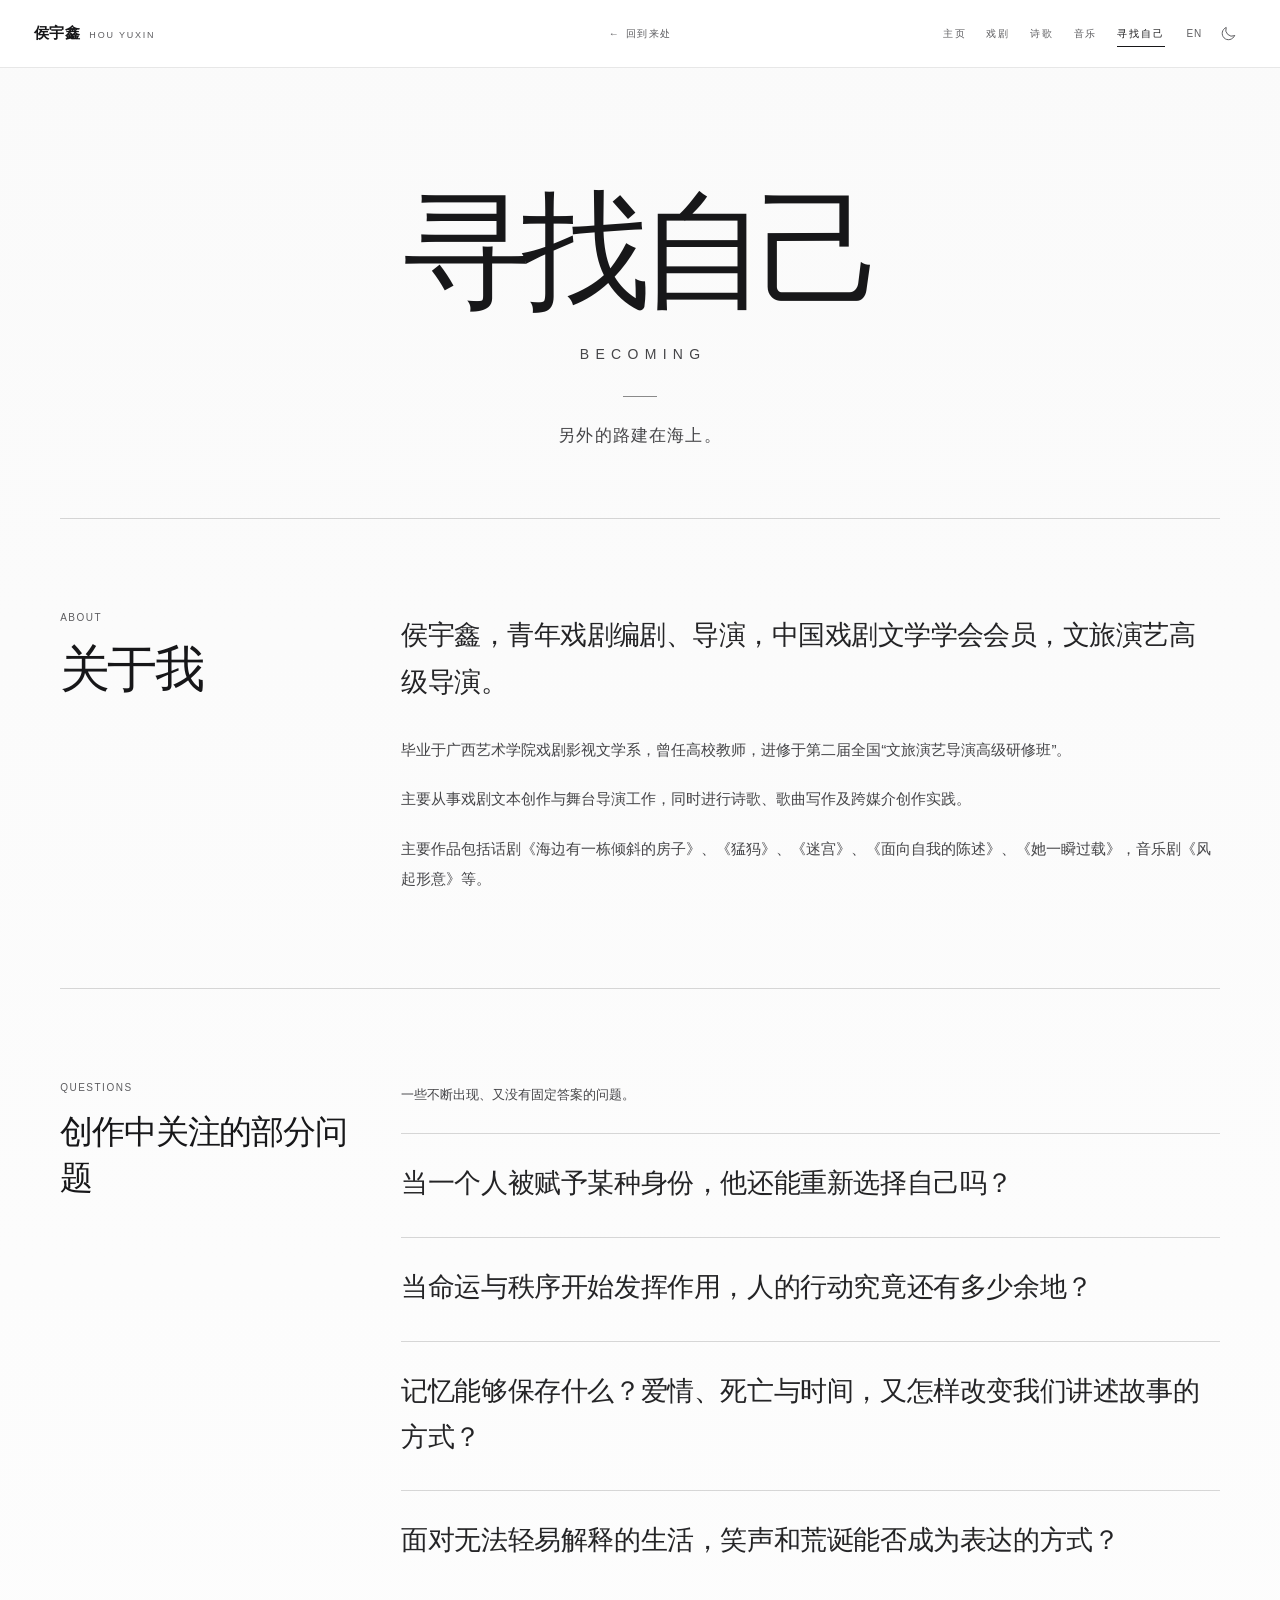
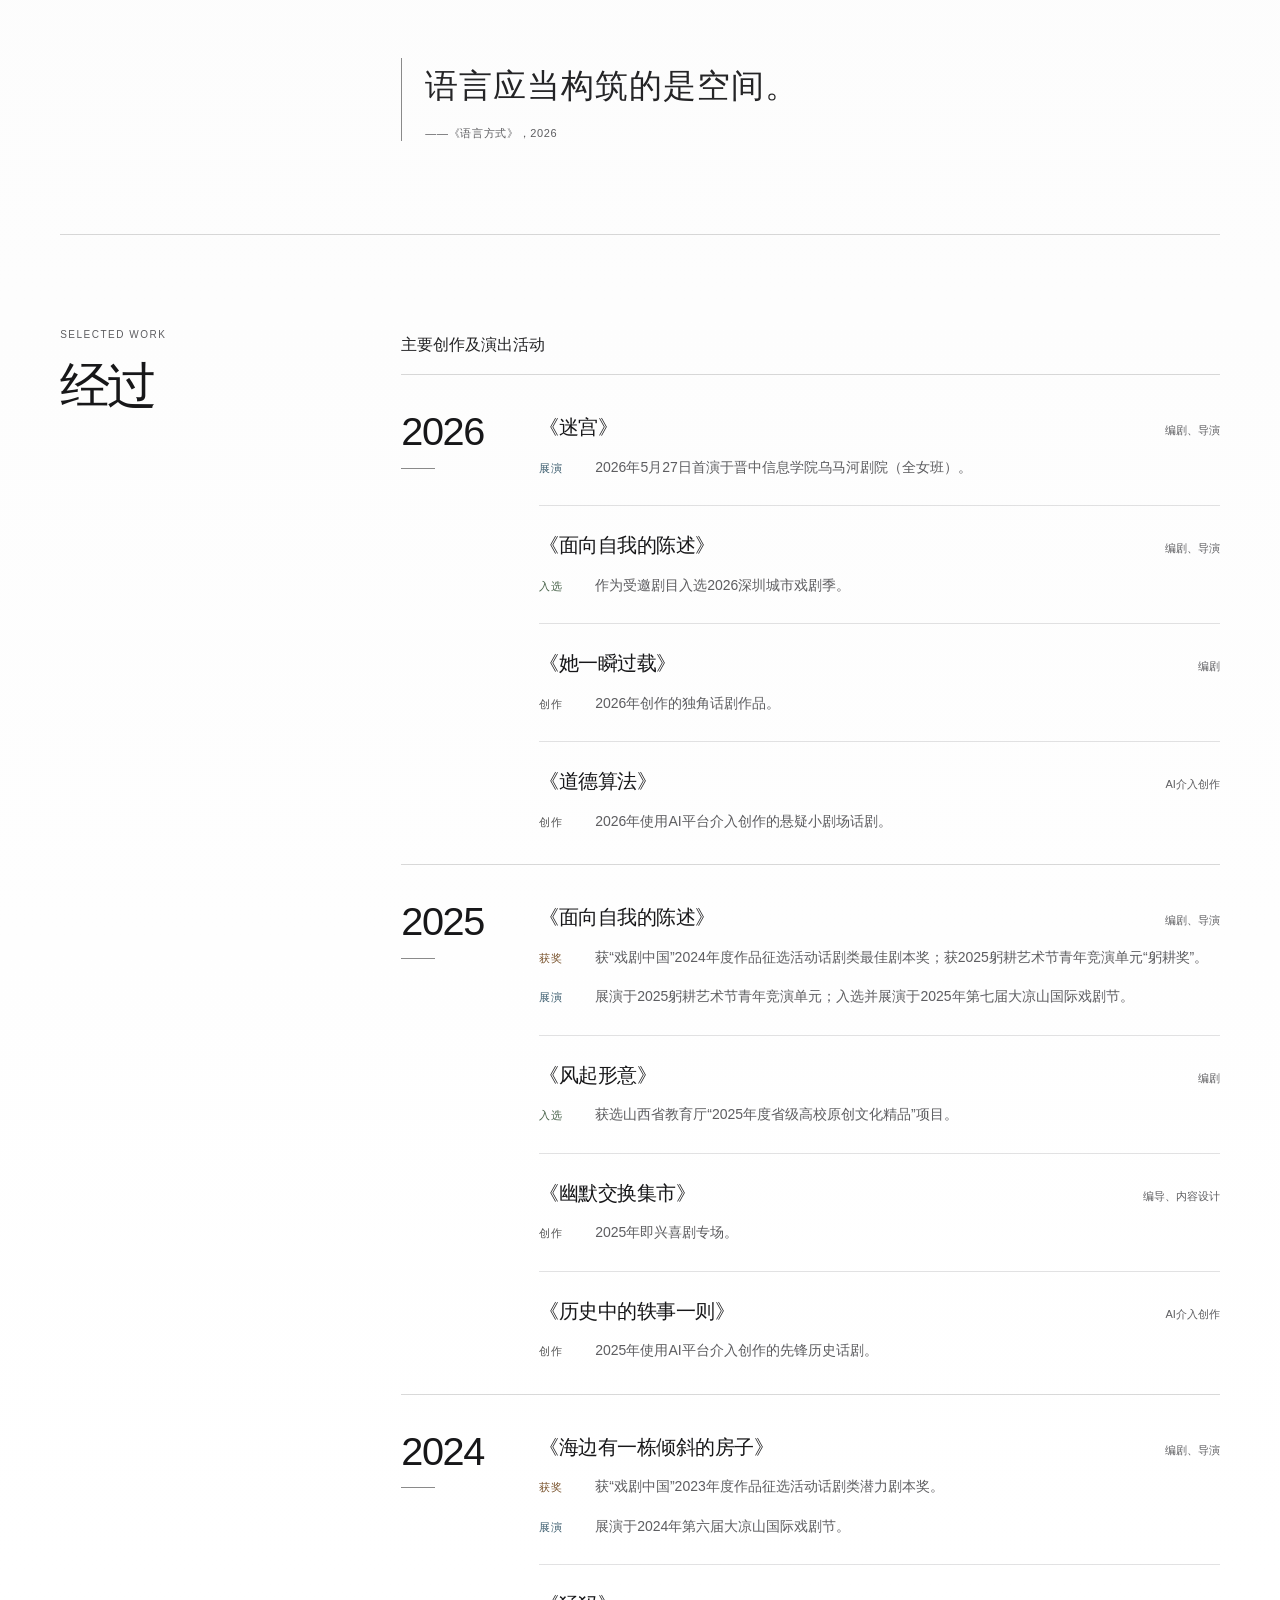
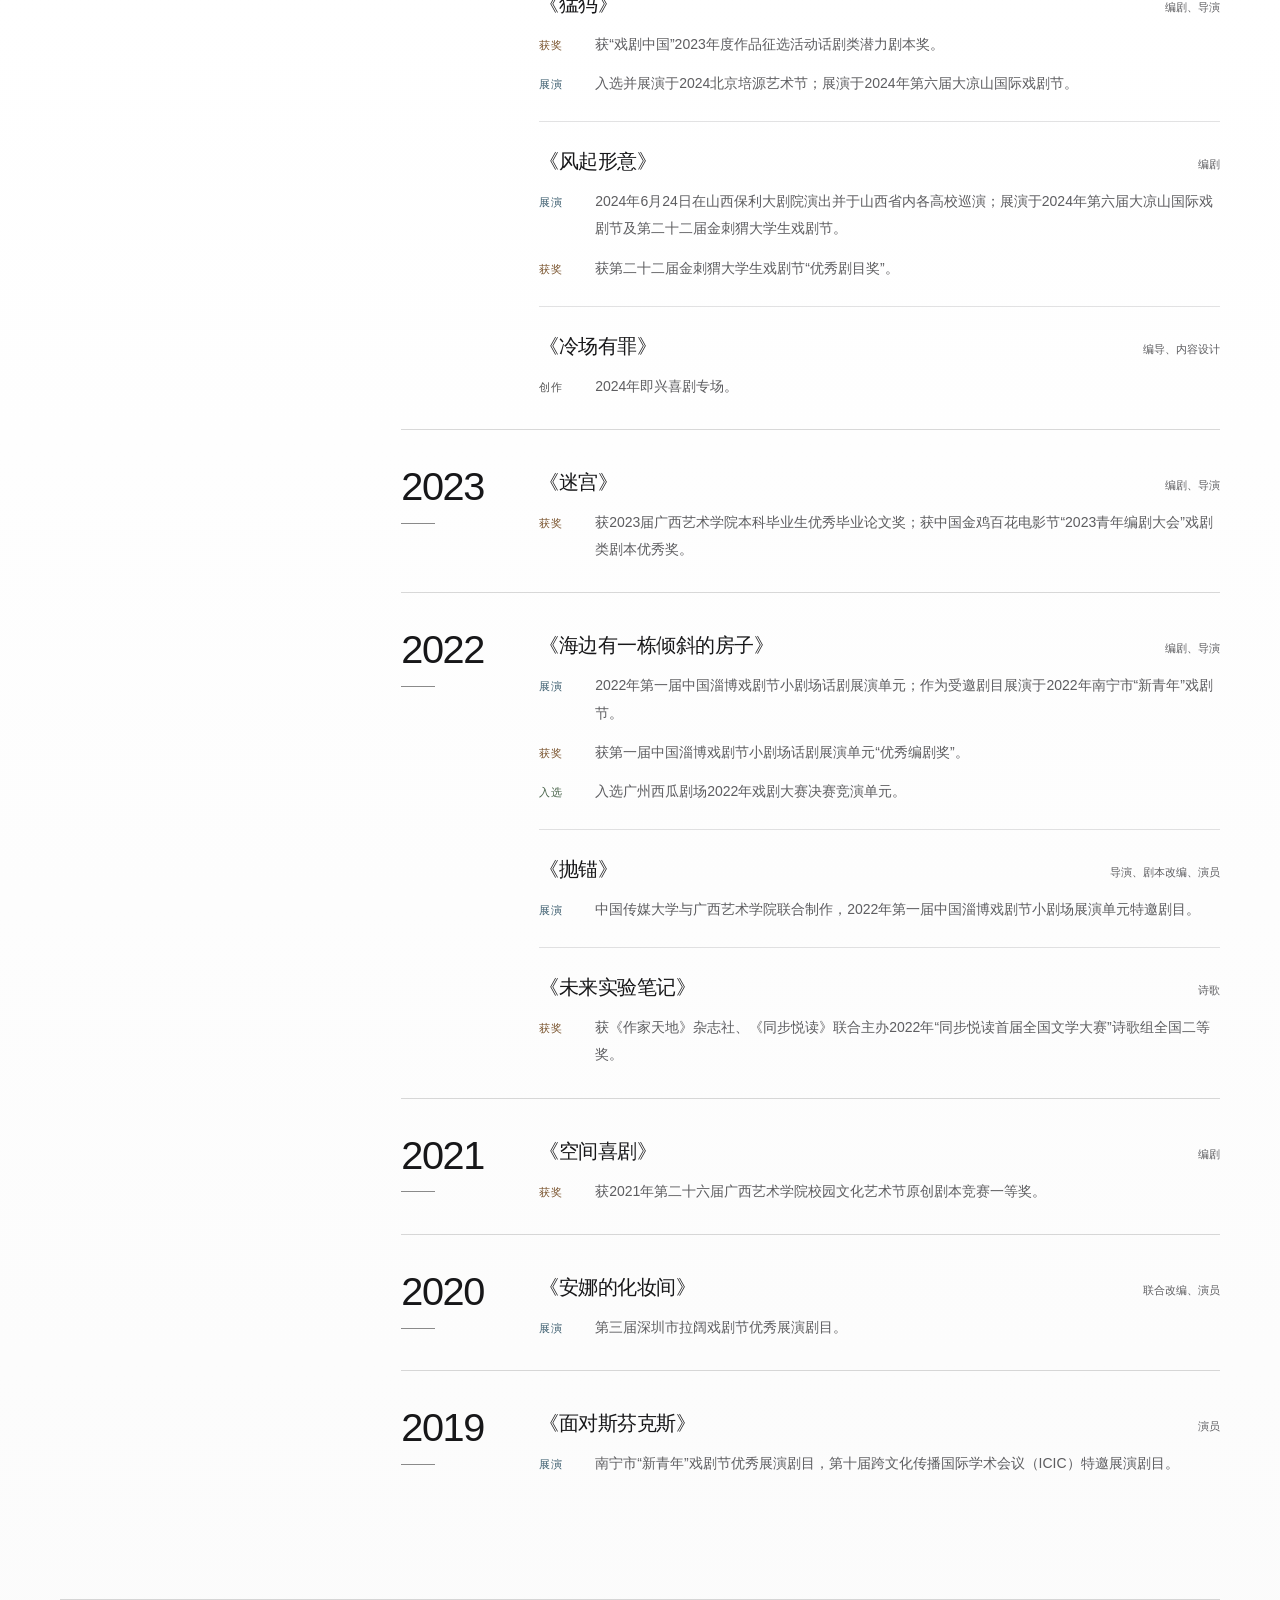
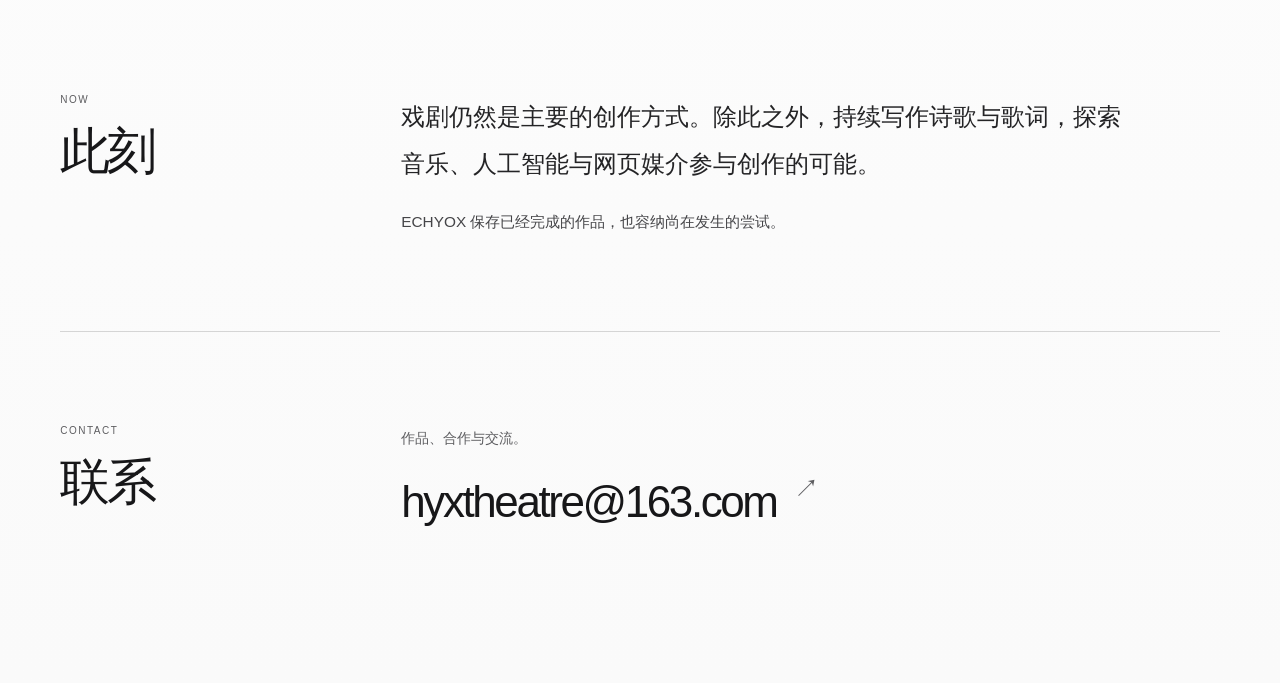
==== commit 88ed6089: "Synchronise author-confirmed production and award records" ====
--- a/becoming.html
+++ b/becoming.html
@@ -89,7 +89,7 @@
   <div class="record-items"><article class="record-item">
     <div class="record-item-top"><h4>《面向自我的陈述》</h4><span class="record-role">编剧、导演</span></div>
     <div class="record-details"><div class="record-detail"><span class="record-type record-type--award">获奖</span><p>获“戏剧中国”2024年度作品征选活动话剧类最佳剧本奖；获2025躬耕艺术节青年竞演单元“躬耕奖”。</p></div>
-<div class="record-detail"><span class="record-type record-type--performance">展演</span><p>2025躬耕艺术节青年竞演单元；2025年第七届大凉山国际戏剧节。</p></div></div>
+<div class="record-detail"><span class="record-type record-type--performance">展演</span><p>展演于2025躬耕艺术节青年竞演单元；入选并展演于2025年第七届大凉山国际戏剧节。</p></div></div>
   </article>
 <article class="record-item">
     <div class="record-item-top"><h4>《风起形意》</h4><span class="record-role">编剧</span></div>
@@ -130,7 +130,7 @@
   <div class="year-label"><h3 id="record-2023">2023</h3><span aria-hidden="true"></span></div>
   <div class="record-items"><article class="record-item">
     <div class="record-item-top"><h4>《迷宫》</h4><span class="record-role">编剧、导演</span></div>
-    <div class="record-details"><div class="record-detail"><span class="record-type record-type--award">获奖</span><p>获2023届广西艺术学院本科毕业生优秀毕业论文奖；获第三十六届中国金鸡百花电影节“2023青年编剧大会”戏剧类剧本优秀奖。</p></div></div>
+    <div class="record-details"><div class="record-detail"><span class="record-type record-type--award">获奖</span><p>获2023届广西艺术学院本科毕业生优秀毕业论文奖；获中国金鸡百花电影节“2023青年编剧大会”戏剧类剧本优秀奖。</p></div></div>
   </article></div>
 </section>
 <section class="record-year" aria-labelledby="record-2022" id="year-2022">
@@ -188,5 +188,5 @@
 </main>
 <script src="site.js?v=20261009-no-spotlight1"></script>
 <script src="scroll-boundary.js?v=20261009-topfade1"></script>
-<script src="language.js?v=20261116-editorial3"></script></body>
+<script src="language.js?v=20261116-verified5"></script></body>
 </html>
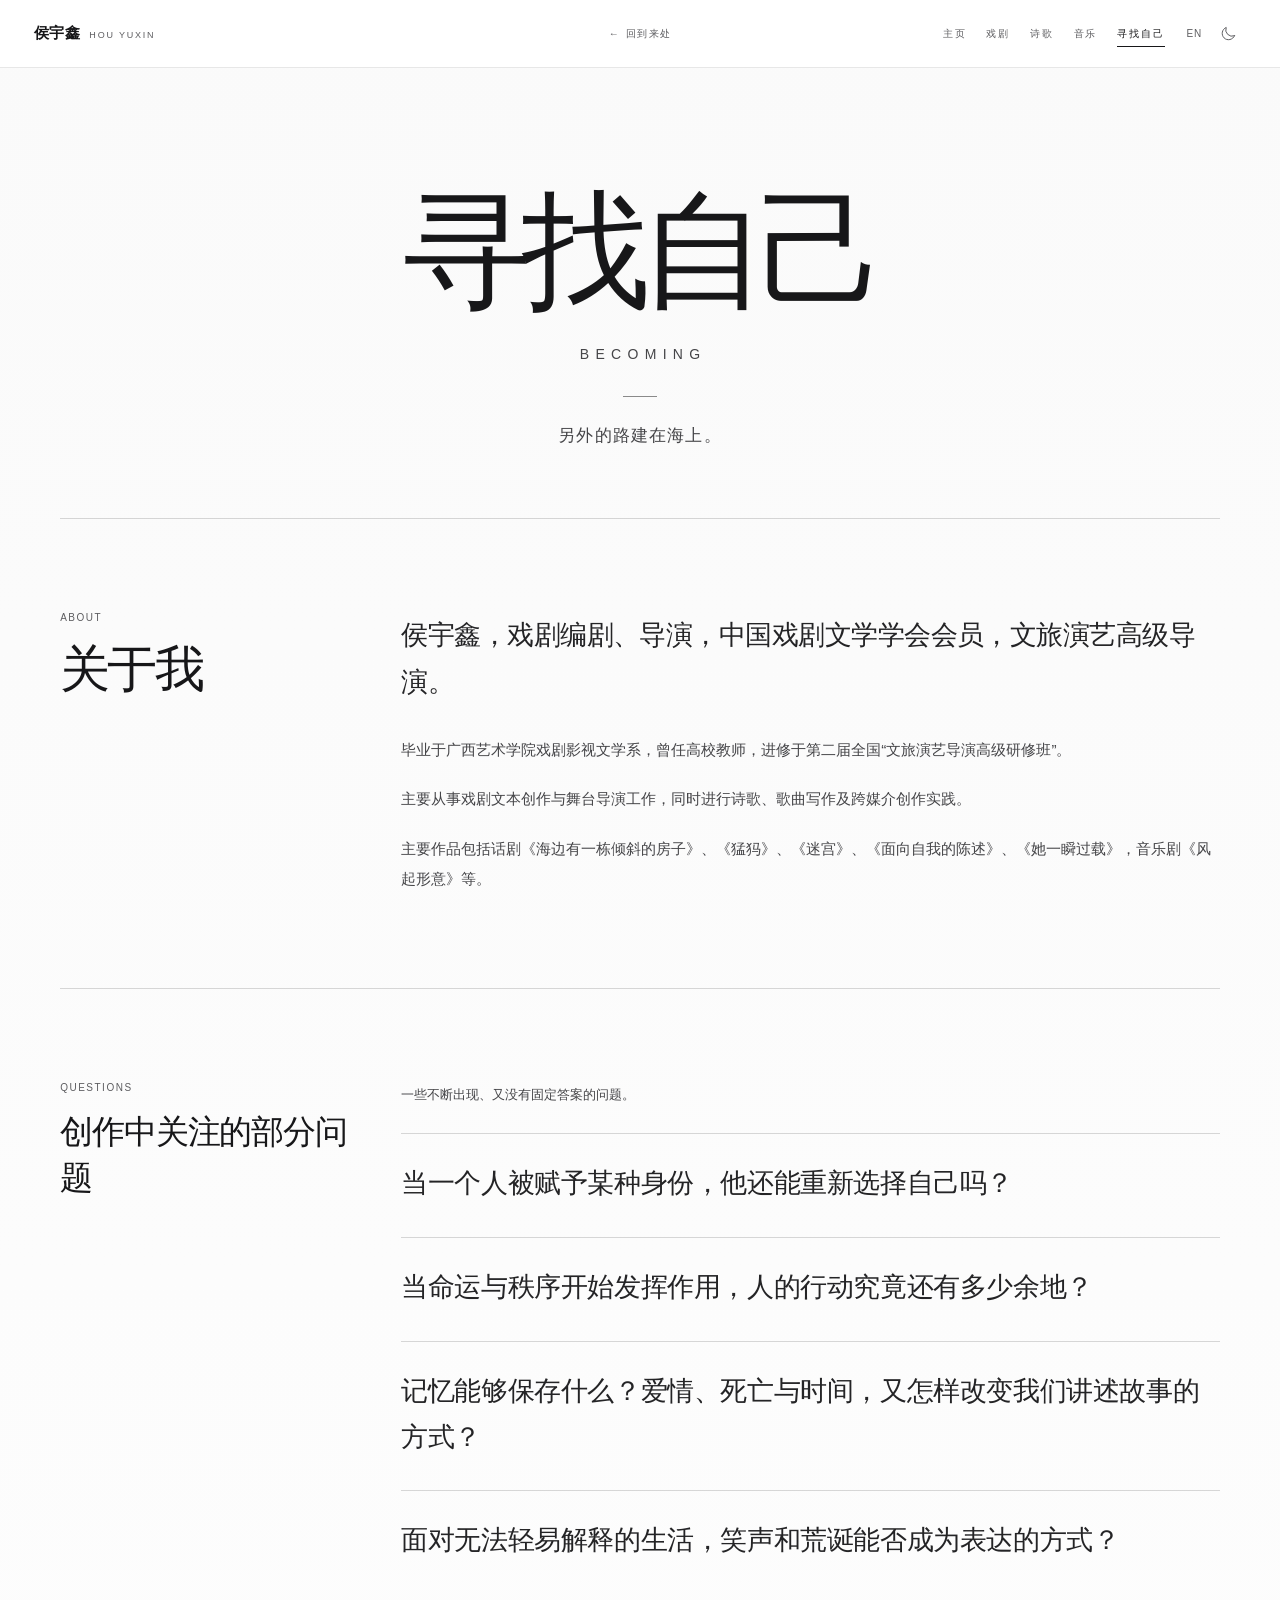
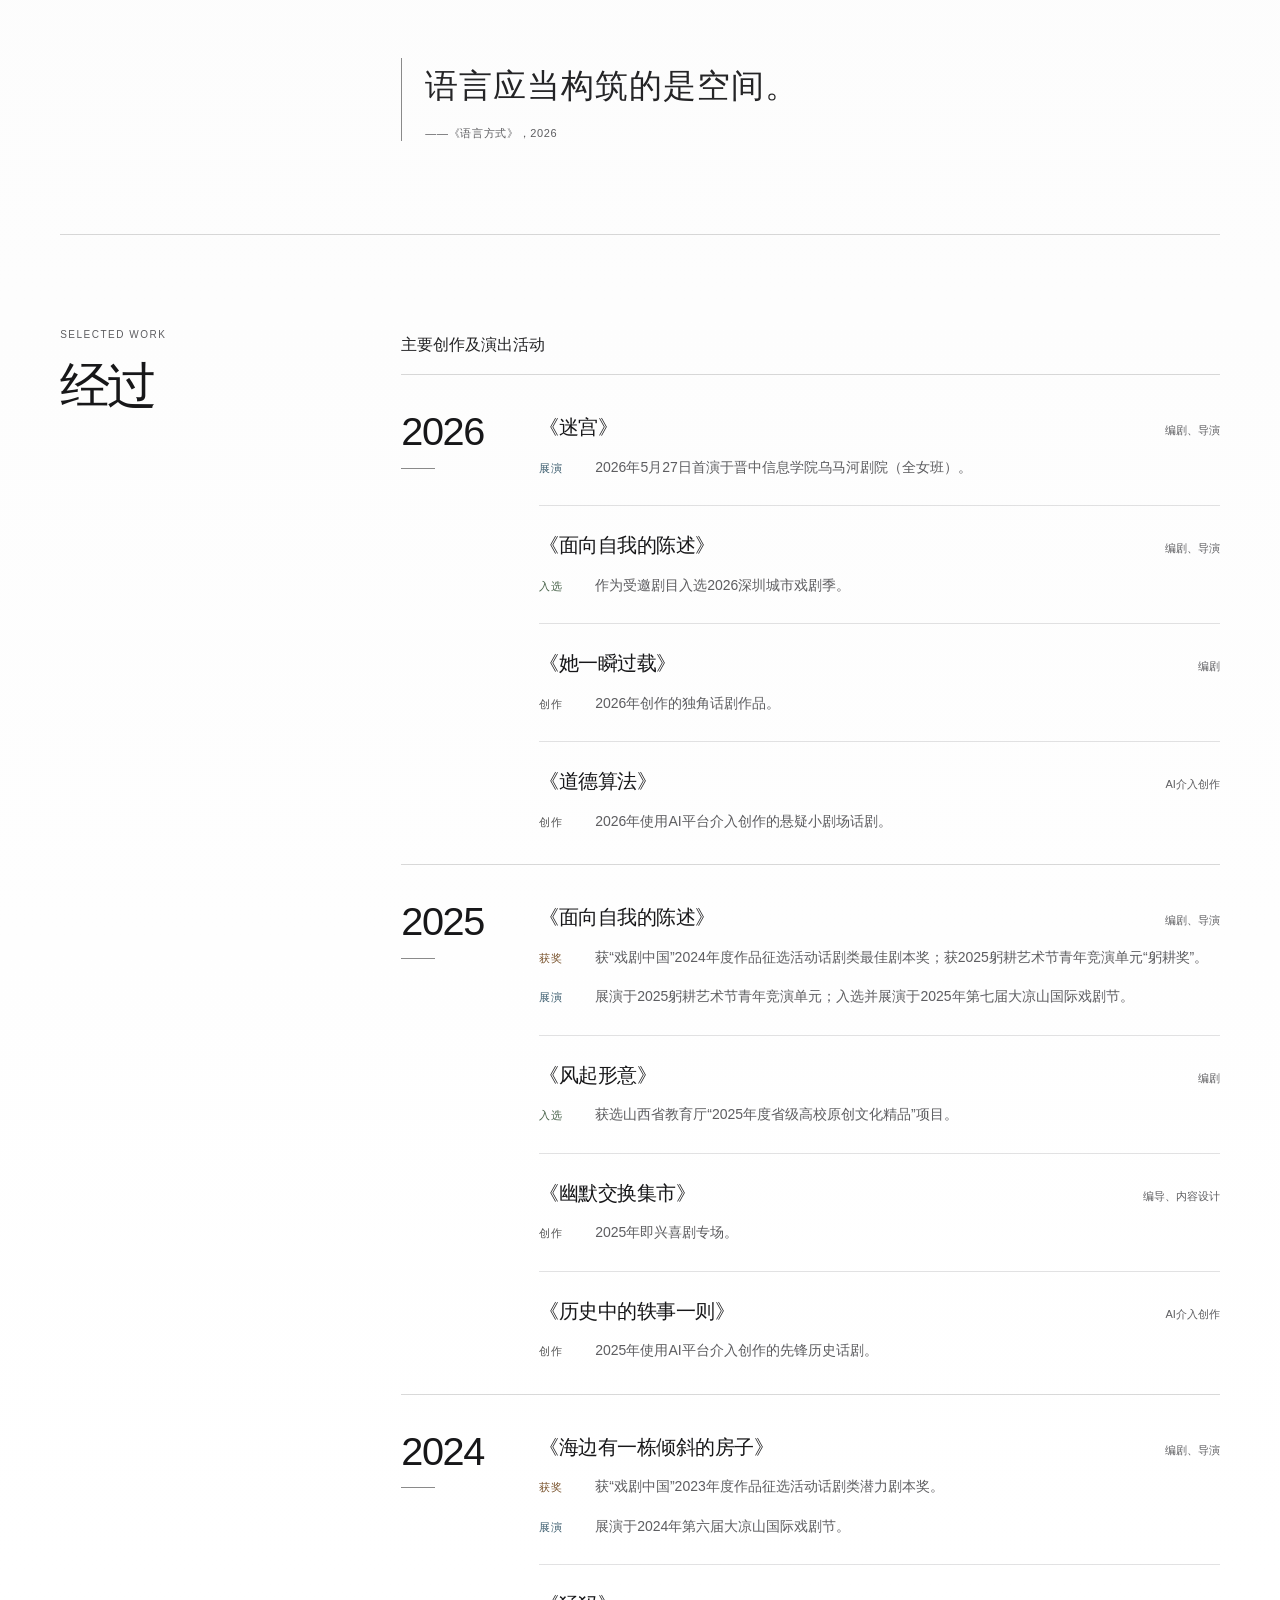
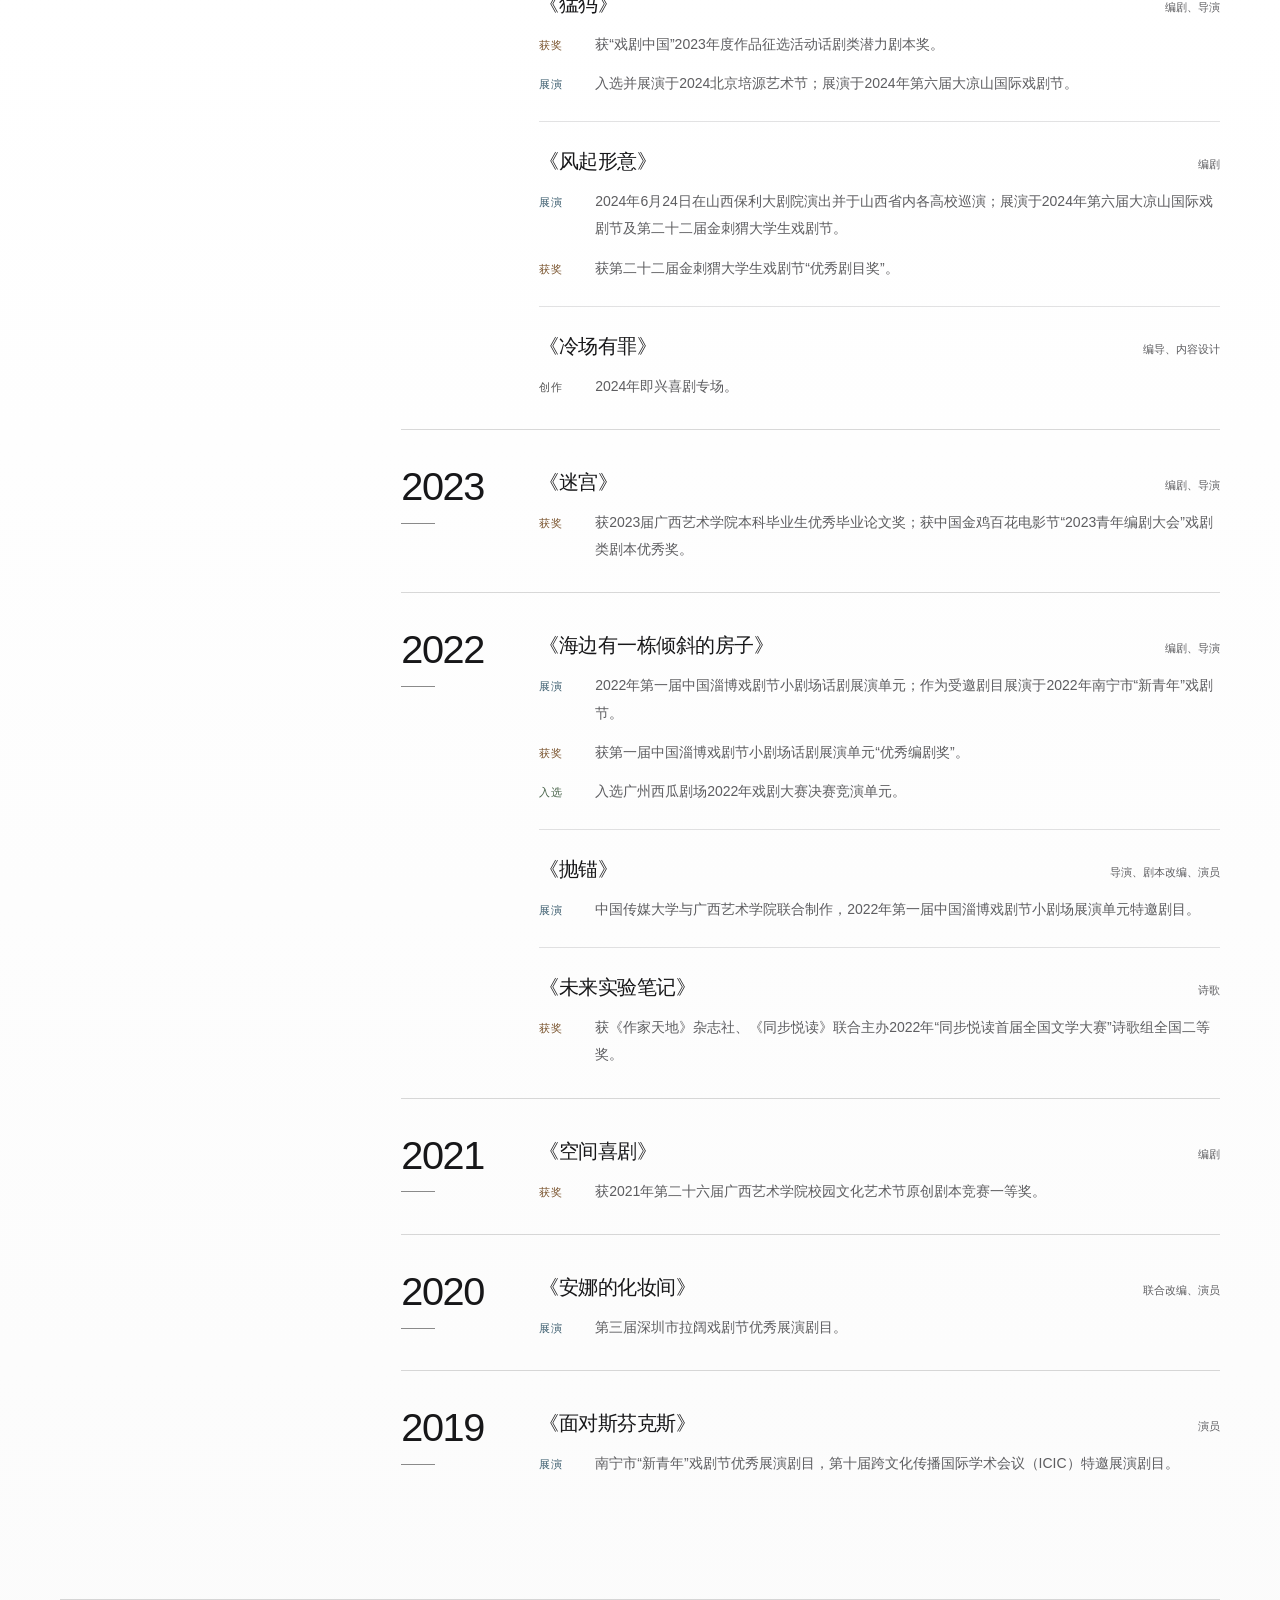
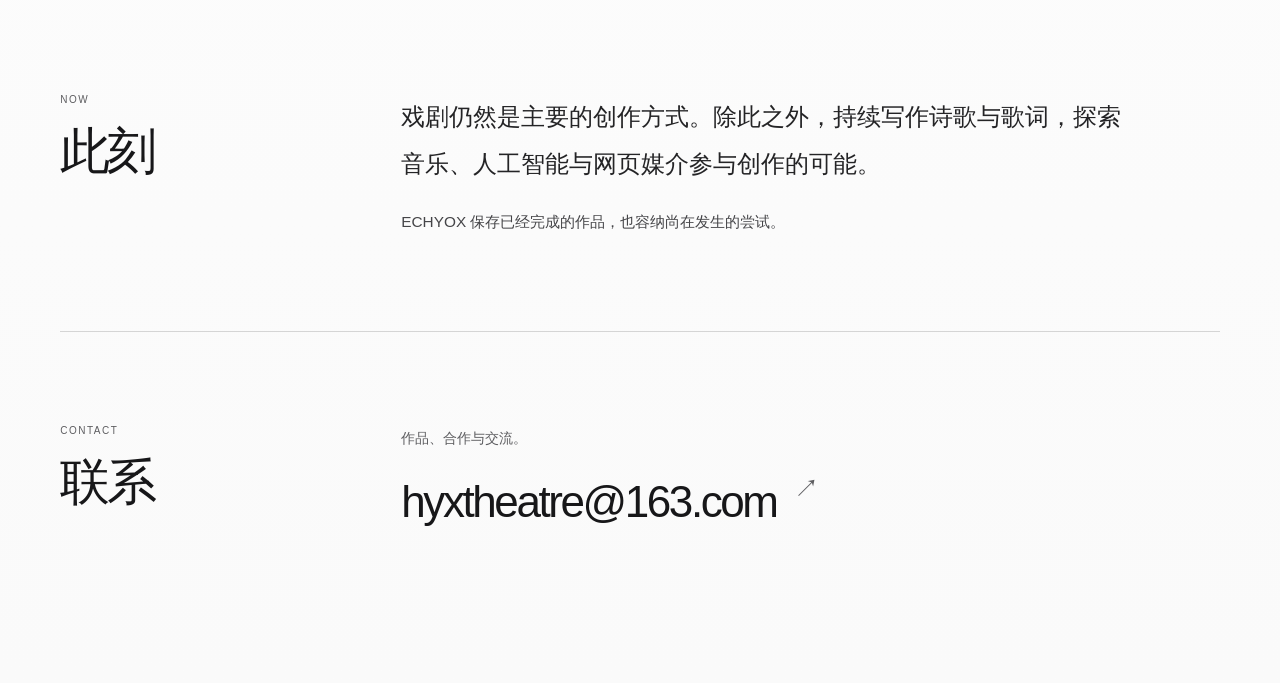
==== commit 2046c83d: "统一个人页面中文身份称谓，去除青年限定" ====
--- a/becoming.html
+++ b/becoming.html
@@ -3,15 +3,16 @@
 <head>
 <meta charset="utf-8">
 <meta name="viewport" content="width=device-width,initial-scale=1">
-<title>寻找自己 — 侯宇鑫</title>
+<title>侯宇鑫（Yuxin Hou）｜戏剧编剧、导演 — ECHYOX</title>
 
 <script src="theme.js?v=20261116-editorial3"></script><link rel="stylesheet" href="shared.css?v=20261029-safari-bottom-fade1">
 <link rel="stylesheet" href="searching.css?v=20261029-becoming-header-fade1">
 <script src="navigation.js?v=20261008-fade1400"></script>
 <link rel="stylesheet" href="language.css?v=20261114-credits1"><link rel="stylesheet" href="theme.css?v=20261114-theme1"><link rel="icon" href="favicon.ico?v=20261114-door2" type="image/x-icon" sizes="16x16 32x32 48x48"><link rel="icon" href="favicon.svg?v=20261114-door2" type="image/svg+xml" sizes="any"><link rel="icon" href="favicon.png?v=20261114-door2" type="image/png" sizes="32x32"><link rel="icon" href="favicon-192.png?v=20261114-apple1" type="image/png" sizes="192x192"><link rel="apple-touch-icon" sizes="180x180" href="apple-touch-icon.png"><link rel="apple-touch-icon" sizes="167x167" href="apple-touch-icon-167x167.png"><link rel="apple-touch-icon" sizes="152x152" href="apple-touch-icon-152x152.png"><script async defer src="https://cloud.umami.is/script.js" data-website-id="fda75079-483e-4f40-b21d-a5d85979b600" data-domains="echyox.com,www.echyox.com" data-exclude-search="true" data-exclude-hash="true" data-do-not-track="true" referrerpolicy="origin"></script>
 <!-- Page metadata: SEO and social sharing -->
-<meta name="description" content="侯宇鑫｜戏剧编剧、导演。关于个人创作、演出经历、艺术实践与联系。 About Yuxin Hou, playwright and theatre director: artistic practice, selected work, production history and contact information." data-description-en="About Yuxin Hou, playwright and theatre director: artistic practice, selected work, production history and contact information.">
-<link rel="canonical" href="https://echyox.com/becoming.html">
+<meta name="description" content="侯宇鑫（Yuxin Hou）｜戏剧编剧、导演。个人创作、原创戏剧作品、演出经历与艺术实践。 About Yuxin Hou, a Chinese playwright and theatre director: original plays, selected productions, artistic practice and contact." data-description-en="Yuxin Hou is a Chinese playwright and theatre director. Explore original plays, selected productions and artistic practice.">
+<link rel="alternate" hreflang="zh-CN" href="https://echyox.com/becoming.html">
+<link rel="alternate" hreflang="en" href="https://echyox.com/becoming.html?lang=en">
 <meta property="og:title" content="寻找自己 BECOMING — Yuxin Hou">
 <meta property="og:type" content="website">
 <meta property="og:url" content="https://echyox.com/becoming.html">
@@ -27,6 +28,25 @@
 <meta name="twitter:description" content="保存过去，也向尚未发生的一切保持开放。">
 <meta name="twitter:image" content="https://echyox.com/assets/social/echyox-share.png">
 <meta name="twitter:image:alt" content="ECHYOX — an H-shaped, half-open door symbol and the HOU YUXIN wordmark">
+<script type="application/ld+json">
+{
+  "@context": "https://schema.org",
+  "@type": "ProfilePage",
+  "@id": "https://echyox.com/becoming.html#profile",
+  "url": "https://echyox.com/becoming.html",
+  "name": "Yuxin Hou — Chinese Playwright and Theatre Director",
+  "mainEntity": {
+    "@type": "Person",
+    "@id": "https://echyox.com/#person",
+    "name": "Yuxin Hou",
+    "alternateName": ["侯宇鑫", "Hou Yuxin"],
+    "url": "https://echyox.com/",
+    "jobTitle": ["Playwright", "Theatre director"],
+    "description": "Yuxin Hou is a Chinese playwright and theatre director, a member of the Chinese Theatre Literature Association (中国戏剧文学学会), and a senior director of live performances for cultural tourism.",
+    "sameAs": ["https://www.jzci.edu.cn/info/2751/96381.htm"]
+  }
+}
+</script>
 </head>
 <body>
 <div class="stage-surface" aria-hidden="true"></div>
@@ -41,7 +61,7 @@
   <section class="search-section reveal" id="about" aria-labelledby="about-title">
     <div class="search-section-heading"><span class="section-kicker" lang="en">ABOUT</span><h2 id="about-title">关于我</h2></div>
     <div class="search-section-body search-about">
-      <p class="search-lead">侯宇鑫，青年戏剧编剧、导演，中国戏剧文学学会会员，文旅演艺高级导演。</p>
+      <p class="search-lead">侯宇鑫，戏剧编剧、导演，中国戏剧文学学会会员，文旅演艺高级导演。</p>
       <p>毕业于广西艺术学院戏剧影视文学系，曾任高校教师，进修于第二届全国“文旅演艺导演高级研修班”。</p>
       <p>主要从事戏剧文本创作与舞台导演工作，同时进行诗歌、歌曲写作及跨媒介创作实践。</p>
       <p>主要作品包括话剧《海边有一栋倾斜的房子》、《猛犸》、《迷宫》、《面向自我的陈述》、《她一瞬过载》，音乐剧《风起形意》等。</p>
@@ -188,5 +208,5 @@
 </main>
 <script src="site.js?v=20261009-no-spotlight1"></script>
 <script src="scroll-boundary.js?v=20261009-topfade1"></script>
-<script src="language.js?v=20261116-verified5"></script></body>
+<script src="language.js?v=20261119-canonical-injection1"></script></body>
 </html>
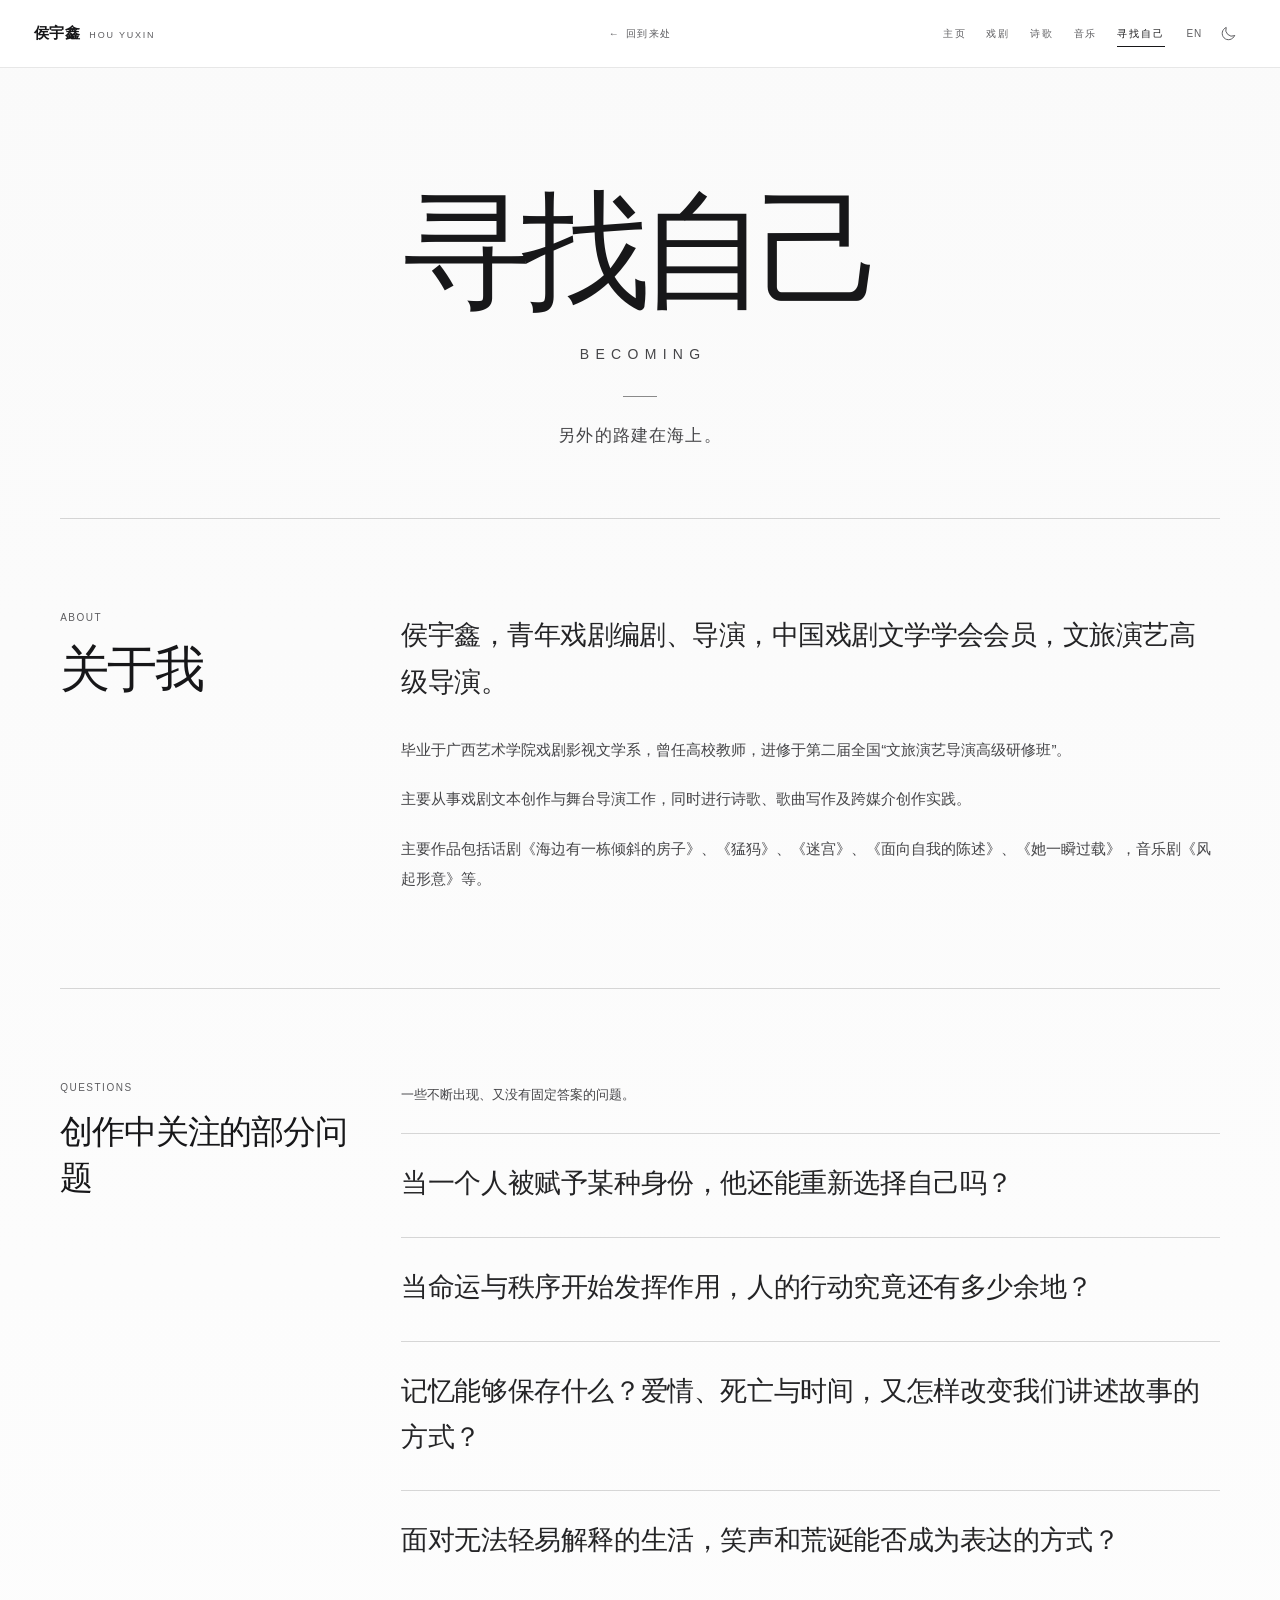
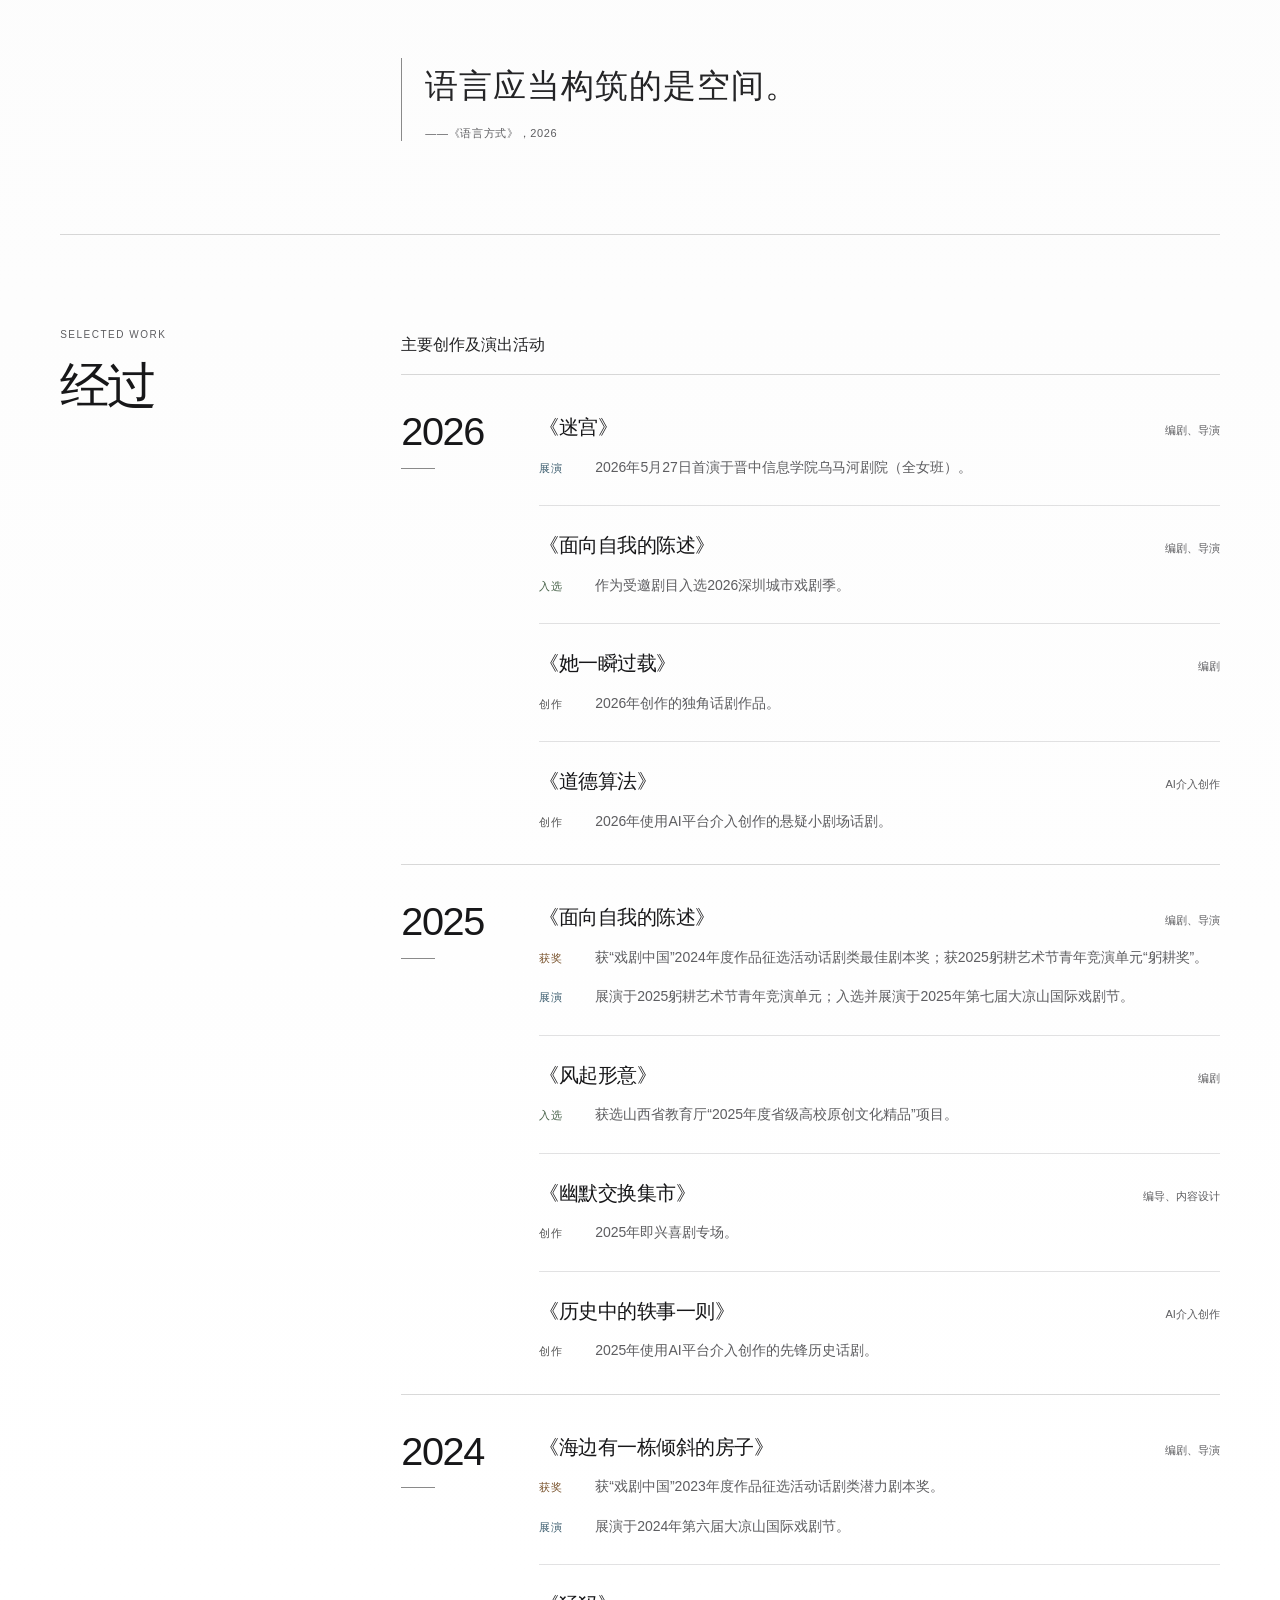
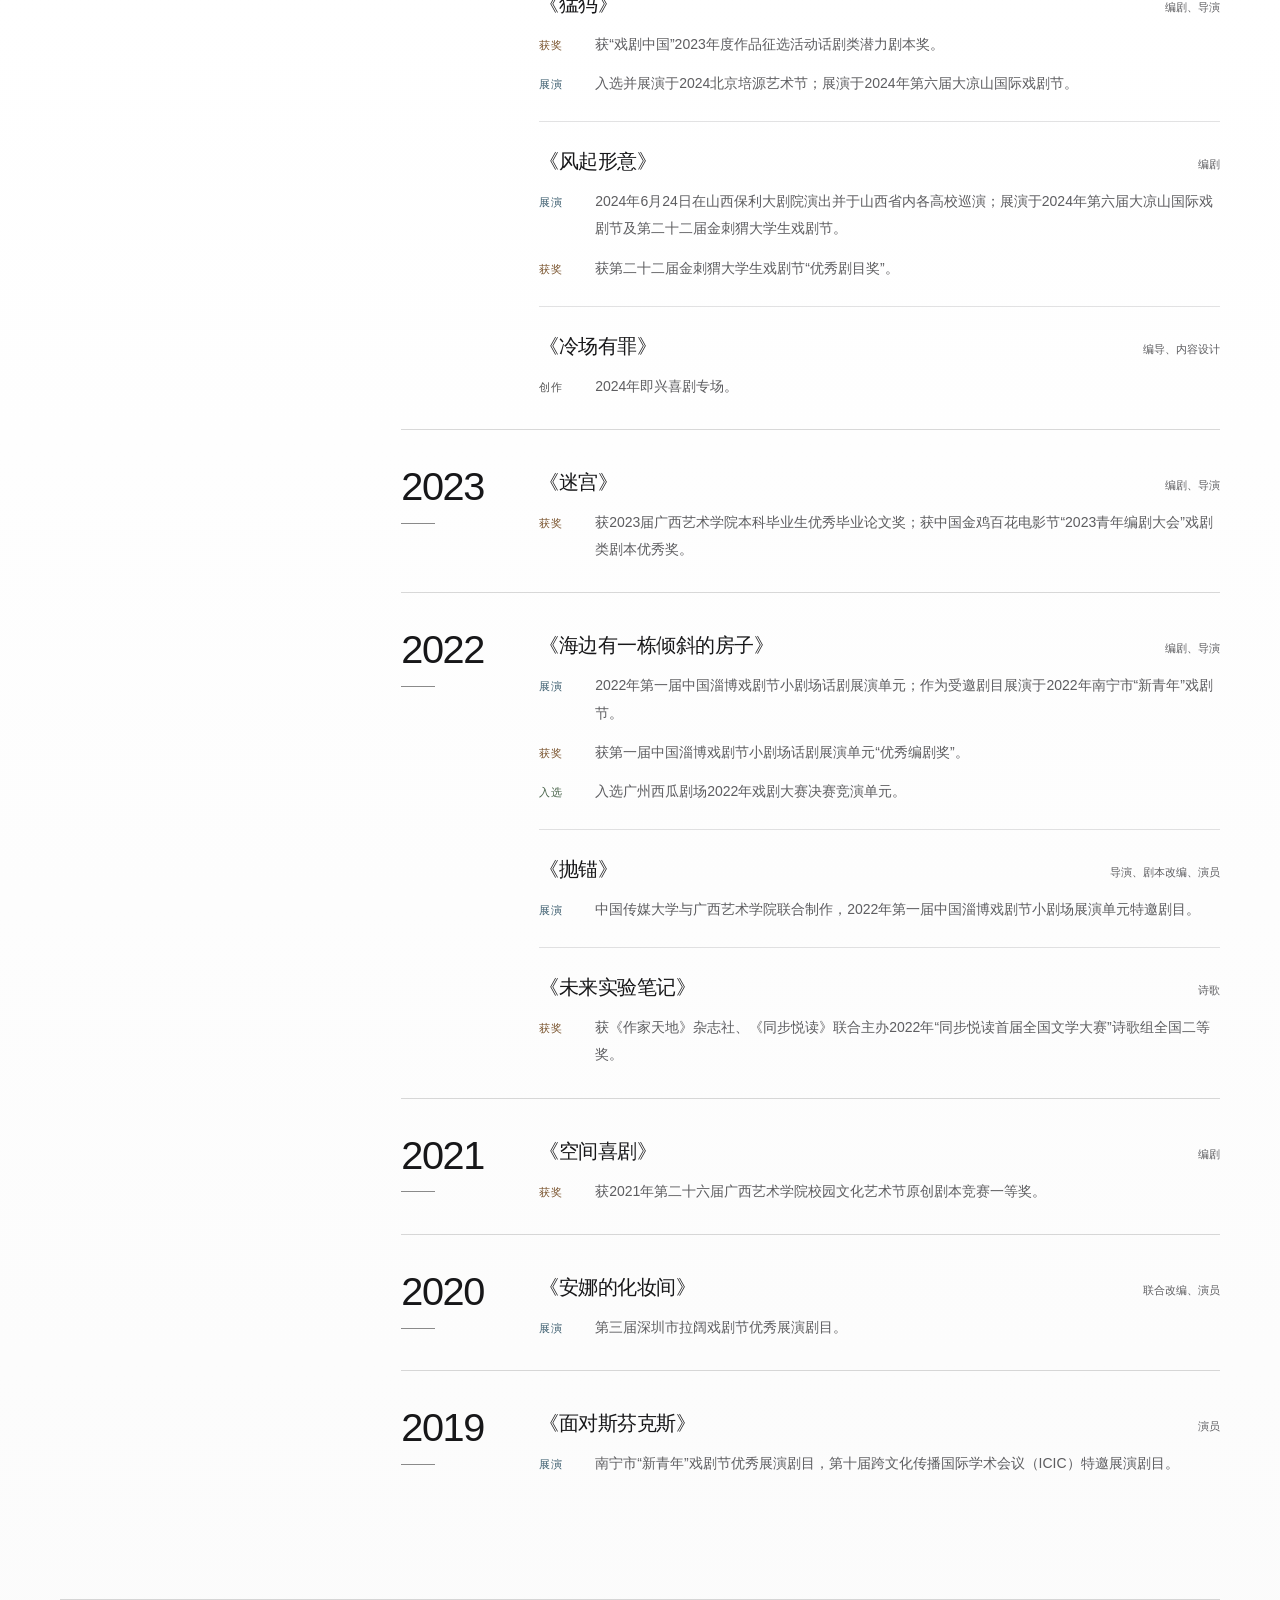
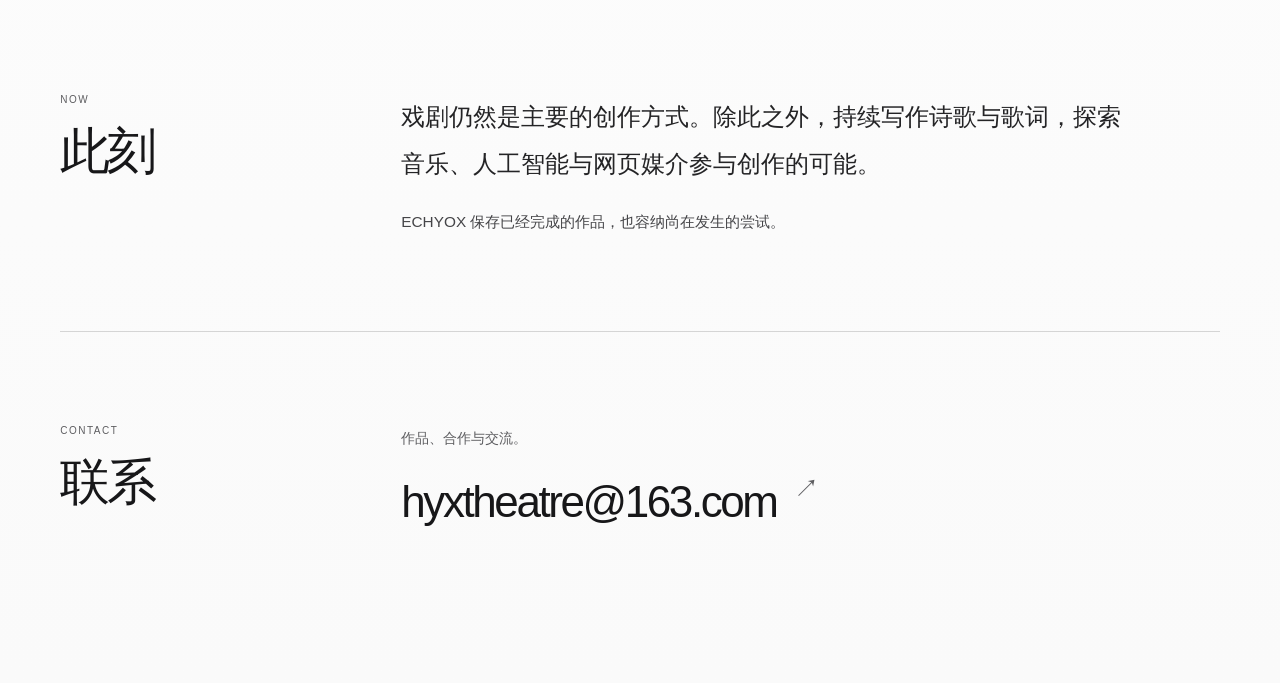
==== commit 49388890: "恢复个人介绍中的青年戏剧编剧称谓" ====
--- a/becoming.html
+++ b/becoming.html
@@ -3,14 +3,14 @@
 <head>
 <meta charset="utf-8">
 <meta name="viewport" content="width=device-width,initial-scale=1">
-<title>侯宇鑫（Yuxin Hou）｜戏剧编剧、导演 — ECHYOX</title>
+<title>侯宇鑫（Yuxin Hou）｜青年戏剧编剧、导演 — ECHYOX</title>
 
 <script src="theme.js?v=20261116-editorial3"></script><link rel="stylesheet" href="shared.css?v=20261029-safari-bottom-fade1">
 <link rel="stylesheet" href="searching.css?v=20261029-becoming-header-fade1">
 <script src="navigation.js?v=20261008-fade1400"></script>
 <link rel="stylesheet" href="language.css?v=20261114-credits1"><link rel="stylesheet" href="theme.css?v=20261114-theme1"><link rel="icon" href="favicon.ico?v=20261114-door2" type="image/x-icon" sizes="16x16 32x32 48x48"><link rel="icon" href="favicon.svg?v=20261114-door2" type="image/svg+xml" sizes="any"><link rel="icon" href="favicon.png?v=20261114-door2" type="image/png" sizes="32x32"><link rel="icon" href="favicon-192.png?v=20261114-apple1" type="image/png" sizes="192x192"><link rel="apple-touch-icon" sizes="180x180" href="apple-touch-icon.png"><link rel="apple-touch-icon" sizes="167x167" href="apple-touch-icon-167x167.png"><link rel="apple-touch-icon" sizes="152x152" href="apple-touch-icon-152x152.png"><script async defer src="https://cloud.umami.is/script.js" data-website-id="fda75079-483e-4f40-b21d-a5d85979b600" data-domains="echyox.com,www.echyox.com" data-exclude-search="true" data-exclude-hash="true" data-do-not-track="true" referrerpolicy="origin"></script>
 <!-- Page metadata: SEO and social sharing -->
-<meta name="description" content="侯宇鑫（Yuxin Hou）｜戏剧编剧、导演。个人创作、原创戏剧作品、演出经历与艺术实践。 About Yuxin Hou, a Chinese playwright and theatre director: original plays, selected productions, artistic practice and contact." data-description-en="Yuxin Hou is a Chinese playwright and theatre director. Explore original plays, selected productions and artistic practice.">
+<meta name="description" content="侯宇鑫（Yuxin Hou）｜青年戏剧编剧、导演。个人创作、原创戏剧作品、演出经历与艺术实践。 About Yuxin Hou, a Chinese playwright and theatre director: original plays, selected productions, artistic practice and contact." data-description-en="Yuxin Hou is a Chinese playwright and theatre director. Explore original plays, selected productions and artistic practice.">
 <link rel="alternate" hreflang="zh-CN" href="https://echyox.com/becoming.html">
 <link rel="alternate" hreflang="en" href="https://echyox.com/becoming.html?lang=en">
 <meta property="og:title" content="寻找自己 BECOMING — Yuxin Hou">
@@ -61,7 +61,7 @@
   <section class="search-section reveal" id="about" aria-labelledby="about-title">
     <div class="search-section-heading"><span class="section-kicker" lang="en">ABOUT</span><h2 id="about-title">关于我</h2></div>
     <div class="search-section-body search-about">
-      <p class="search-lead">侯宇鑫，戏剧编剧、导演，中国戏剧文学学会会员，文旅演艺高级导演。</p>
+      <p class="search-lead">侯宇鑫，青年戏剧编剧、导演，中国戏剧文学学会会员，文旅演艺高级导演。</p>
       <p>毕业于广西艺术学院戏剧影视文学系，曾任高校教师，进修于第二届全国“文旅演艺导演高级研修班”。</p>
       <p>主要从事戏剧文本创作与舞台导演工作，同时进行诗歌、歌曲写作及跨媒介创作实践。</p>
       <p>主要作品包括话剧《海边有一栋倾斜的房子》、《猛犸》、《迷宫》、《面向自我的陈述》、《她一瞬过载》，音乐剧《风起形意》等。</p>
